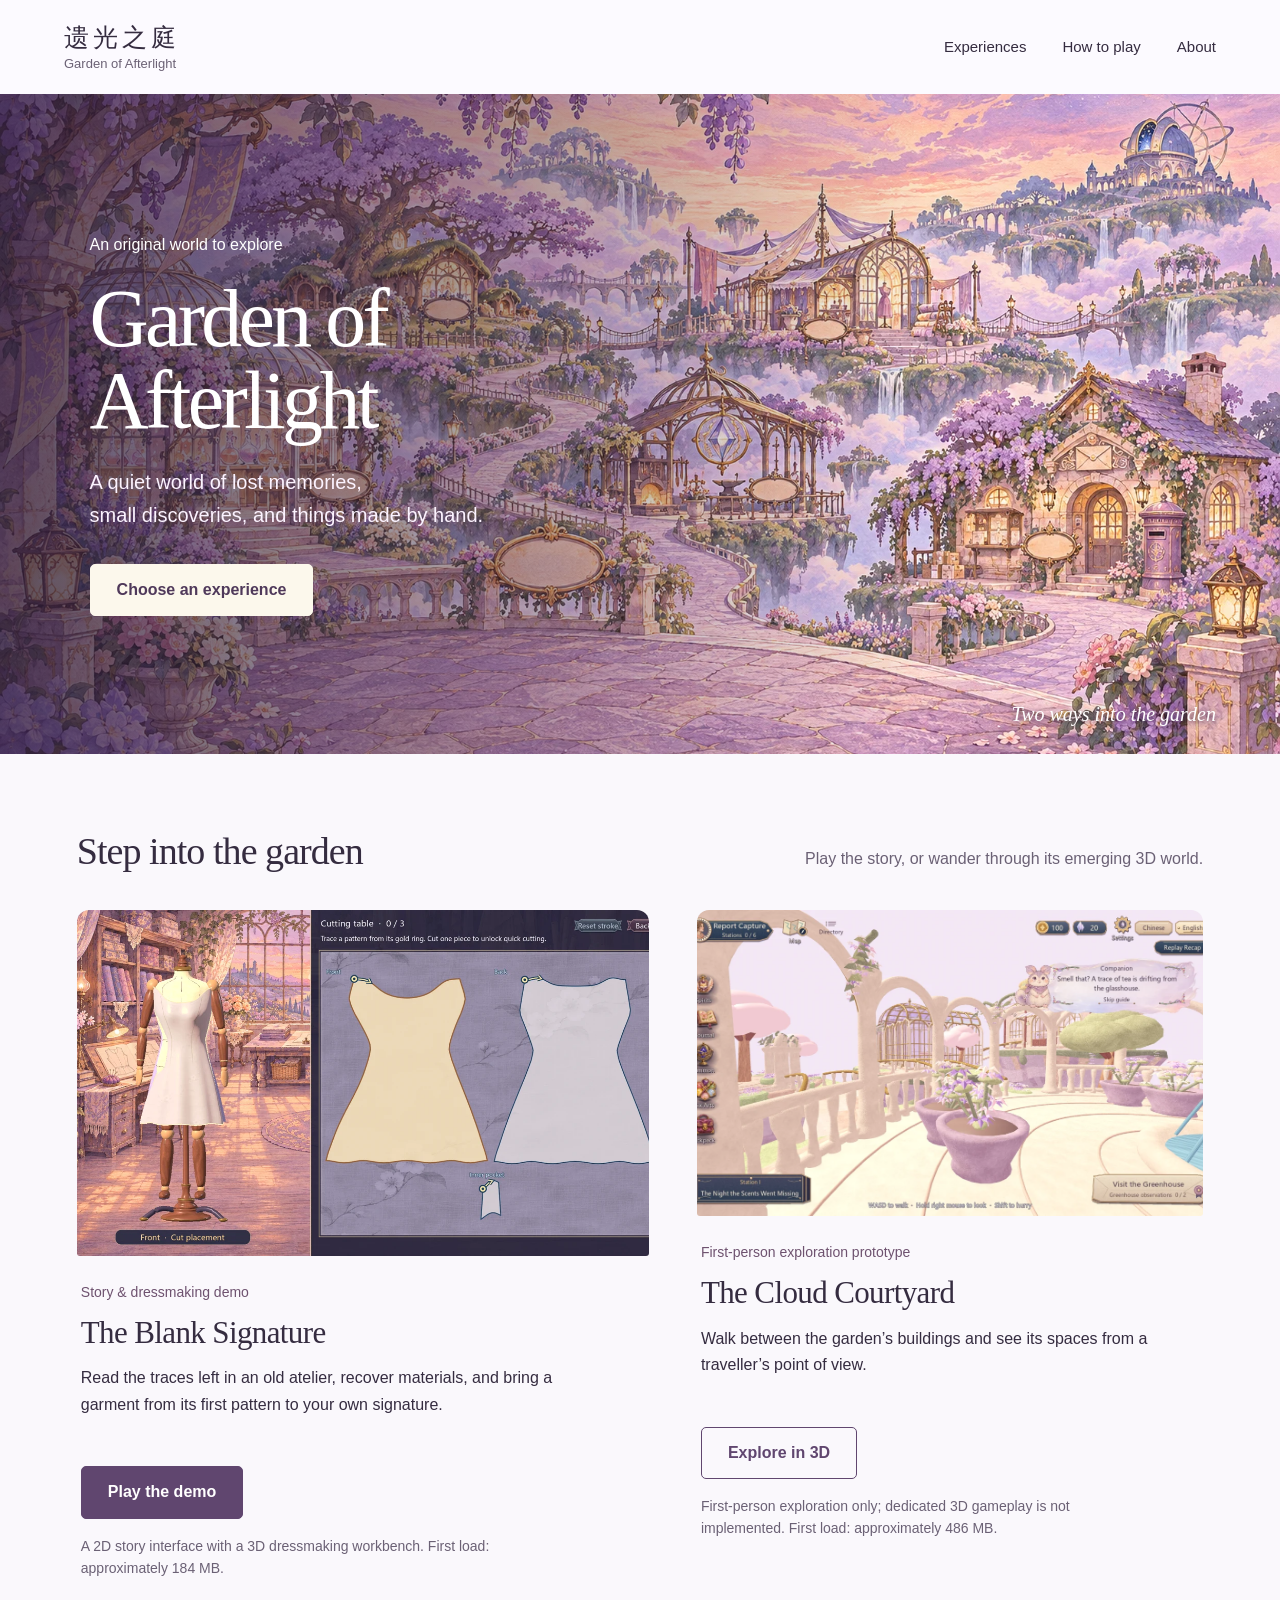
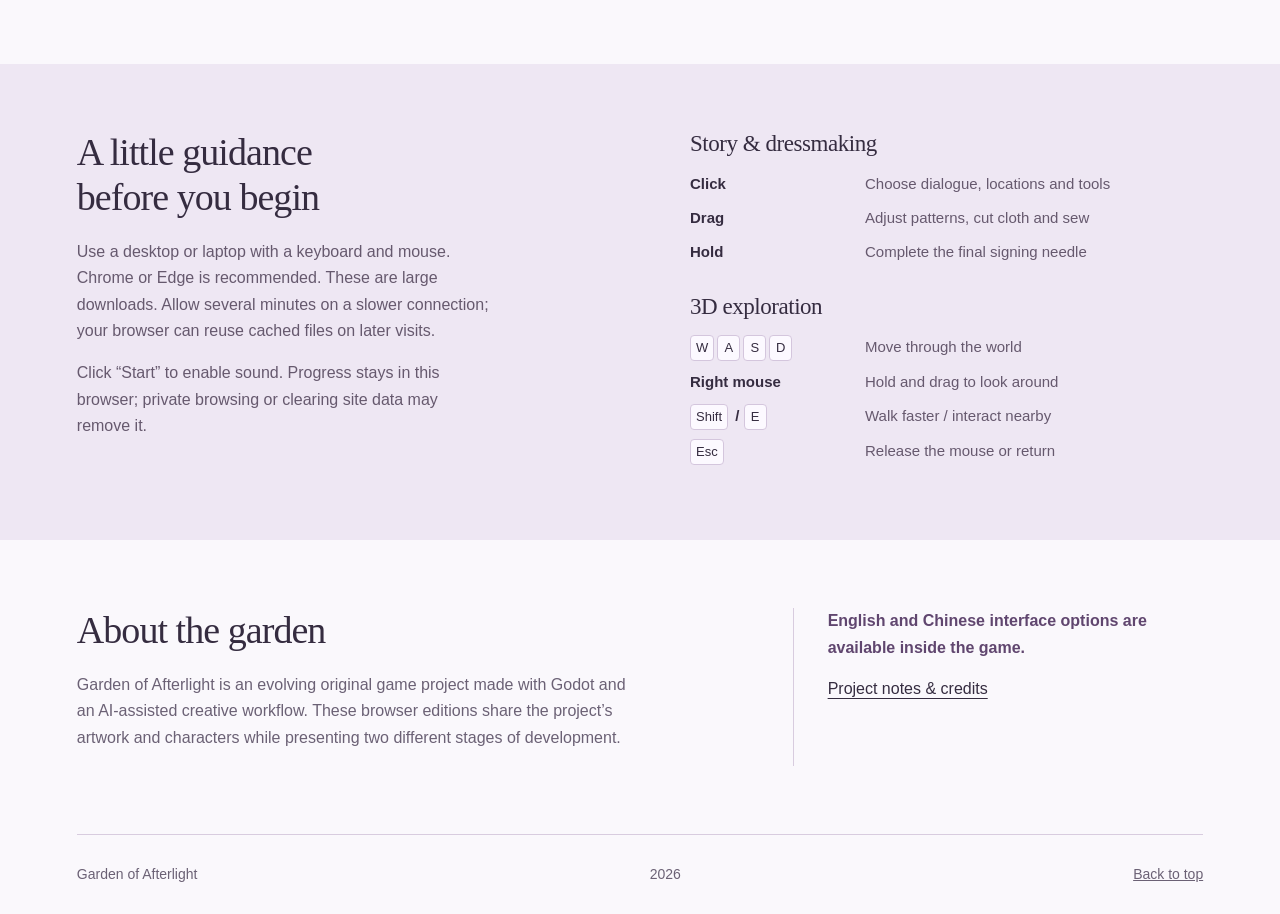
==== site/index.html @ 50811b77 "Publish browser demos with verified Release assets [skip ci]" ====
<!doctype html>
<html lang="en">
<head>
  <meta charset="utf-8"><meta name="viewport" content="width=device-width,initial-scale=1">
  <title>Garden of Afterlight</title>
  <meta name="description" content="Explore Garden of Afterlight: a story and dressmaking demo, and a separate first-person 3D exploration prototype.">
  <link rel="stylesheet" href="assets/site.css">
  <link rel="icon" href="assets/garden.svg" type="image/svg+xml">
</head>
<body>
<header class="site-header"><a class="wordmark" href="./"><span lang="zh">遗光之庭</span><span>Garden of Afterlight</span></a><nav aria-label="Main navigation"><a href="#experiences">Experiences</a><a href="#controls">How to play</a><a href="#about">About</a></nav></header>
<main>
  <section class="hero" aria-labelledby="title"><img src="assets/courtyard.webp" alt="A painted garden of floating islands, lavender flowers and sunlit glasshouses" fetchpriority="high"><div class="hero-shade"></div><div class="hero-copy"><p class="byline">An original world to explore</p><h1 id="title">Garden of<br>Afterlight</h1><p class="intro">A quiet world of lost memories,<br>small discoveries, and things made by hand.</p><a class="button light" href="#experiences">Choose an experience</a></div><span class="hero-caption">Two ways into the garden</span></section>
  <section class="experiences wrap" id="experiences" aria-labelledby="experiences-title"><div class="section-intro"><h2 id="experiences-title">Step into the garden</h2><p>Play the story, or wander through its emerging 3D world.</p></div><div class="experience-grid">
    <article class="experience main-experience"><a class="image-link" href="demo/" tabindex="-1" aria-hidden="true"><img src="assets/atelier.webp" alt="" loading="lazy"></a><div class="experience-copy"><span class="tag">Story &amp; dressmaking demo</span><h3>The Blank Signature</h3><p>Read the traces left in an old atelier, recover materials, and bring a garment from its first pattern to your own signature.</p><a class="button" href="demo/">Play the demo</a><p class="small">A 2D story interface with a 3D dressmaking workbench. First load: approximately 184 MB.</p></div></article>
    <article class="experience exploration"><a class="image-link" href="explore-3d/" tabindex="-1" aria-hidden="true"><img src="assets/explore-3d.webp" alt="" loading="lazy"></a><div class="experience-copy"><span class="tag">First-person exploration prototype</span><h3>The Cloud Courtyard</h3><p>Walk between the garden’s buildings and see its spaces from a traveller’s point of view.</p><a class="button secondary" href="explore-3d/">Explore in 3D</a><p class="small">First-person exploration only; dedicated 3D gameplay is not implemented. First load: approximately 486 MB.</p></div></article>
  </div></section>
  <section class="play-notes" id="controls"><div class="wrap notes-grid"><div><h2>A little guidance<br>before you begin</h2><p>Use a desktop or laptop with a keyboard and mouse. Chrome or Edge is recommended. These are large downloads. Allow several minutes on a slower connection; your browser can reuse cached files on later visits.</p><p>Click “Start” to enable sound. Progress stays in this browser; private browsing or clearing site data may remove it.</p></div><div class="control-list"><h3>Story &amp; dressmaking</h3><dl><div><dt>Click</dt><dd>Choose dialogue, locations and tools</dd></div><div><dt>Drag</dt><dd>Adjust patterns, cut cloth and sew</dd></div><div><dt>Hold</dt><dd>Complete the final signing needle</dd></div></dl><h3>3D exploration</h3><dl><div><dt><kbd>W</kbd><kbd>A</kbd><kbd>S</kbd><kbd>D</kbd></dt><dd>Move through the world</dd></div><div><dt>Right mouse</dt><dd>Hold and drag to look around</dd></div><div><dt><kbd>Shift</kbd> / <kbd>E</kbd></dt><dd>Walk faster / interact nearby</dd></div><div><dt><kbd>Esc</kbd></dt><dd>Release the mouse or return</dd></div></dl></div></div></section>
  <section class="about wrap" id="about"><div><h2>About the garden</h2><p>Garden of Afterlight is an evolving original game project made with Godot and an AI-assisted creative workflow. These browser editions share the project’s artwork and characters while presenting two different stages of development.</p></div><div class="about-note"><p>English and Chinese interface options are available inside the game.</p><a href="credits.html">Project notes &amp; credits</a></div></section>
</main><footer class="wrap"><span>Garden of Afterlight</span><span>2026</span><a href="#title">Back to top</a></footer>
</body></html>
---- site/assets/site.css ----
:root{--ink:#352c40;--plum:#60466f;--lavender:#e5dbee;--paper:#faf8fc;--gold:#a17b4c;--muted:#6b6175;--line:#d8ccdf;--serif:Georgia,'Times New Roman',serif;--sans:'Segoe UI',Arial,sans-serif}*{box-sizing:border-box}html{scroll-behavior:smooth}body{margin:0;background:var(--paper);color:var(--ink);font:16px/1.65 var(--sans)}a{color:inherit}button,a{-webkit-tap-highlight-color:transparent}a:focus-visible,button:focus-visible{outline:3px solid #845a9e;outline-offset:5px}.site-header{height:94px;display:flex;align-items:center;justify-content:space-between;gap:32px;padding:0 max(5vw,24px);background:#fcfaff}.wordmark{display:flex;flex-direction:column;text-decoration:none;line-height:1.4}.wordmark span:first-child{font-family:'Songti SC','SimSun',serif;font-size:25px;letter-spacing:.16em}.wordmark span:last-child{font-size:13px;color:var(--muted)}nav{display:flex;gap:36px}nav a{text-decoration:none;font-size:15px}nav a:hover{text-decoration:underline;text-underline-offset:6px}.hero{position:relative;height:min(660px,72vw);min-height:510px;overflow:hidden}.hero>img{width:100%;height:100%;object-fit:cover;object-position:center 52%}.hero-shade{position:absolute;inset:0;background:linear-gradient(90deg,rgba(43,28,60,.76),rgba(43,28,60,.35) 42%,transparent 72%)}.hero-copy{position:absolute;inset:0;display:flex;align-items:flex-start;justify-content:center;flex-direction:column;padding:40px max(7vw,28px);color:white}.byline{margin:0 0 20px;font-size:16px}.hero h1{font-family:var(--serif);font-weight:400;font-size:clamp(62px,6.4vw,104px);line-height:.99;margin:0 0 25px;letter-spacing:-.045em}.intro{font-size:20px;line-height:1.65;margin:0 0 32px;color:#fcf3ff}.button{display:inline-flex;align-items:center;justify-content:center;min-height:49px;padding:12px 26px;border:1px solid var(--plum);border-radius:5px;background:var(--plum);color:white;text-decoration:none;font-size:16px;font-weight:600;transition:background .18s,box-shadow .18s}.button:hover{background:#493255;box-shadow:0 4px 12px #38214c24}.button.light{background:#fcf8ec;color:#4f395a;border-color:#fcf8ec}.button.light:hover{background:#fff}.button.secondary{background:transparent;color:var(--plum)}.button.secondary:hover{background:#eee4f4}.hero-caption{position:absolute;right:5vw;bottom:28px;color:#fff;text-shadow:0 2px 6px #39254b;font:italic 20px var(--serif)}.wrap{width:min(1260px,88%);margin-inline:auto}.experiences{padding:75px 0 84px;scroll-margin-top:30px}.section-intro{display:flex;align-items:baseline;justify-content:space-between;gap:28px;margin-bottom:35px}h2{font:400 38px/1.2 var(--serif);letter-spacing:-.025em;margin:0 0 18px}.section-intro h2{margin:0}.section-intro p{color:var(--muted);margin:0}.experience-grid{display:grid;grid-template-columns:1.13fr 1fr;gap:48px}.experience{min-width:0}.image-link{display:block;overflow:hidden;border-radius:12px 12px 3px 3px;aspect-ratio:1.65}.image-link img{width:100%;height:100%;object-fit:cover;display:block;transition:transform .35s}.image-link:hover img{transform:scale(1.025)}.exploration .image-link{aspect-ratio:1.65}.experience-copy{padding:23px 4px 0}.tag{color:#6e526f;font-size:14px}h3{font:400 31px/1.25 var(--serif);margin:8px 0 13px;letter-spacing:-.02em}.experience-copy>p:not(.small){margin:0 0 22px;max-width:56ch;min-height:79px}.small{color:var(--muted);font-size:14px;line-height:1.6;margin:16px 0 0;max-width:56ch}.play-notes{background:#eee7f3;padding:66px 0}.notes-grid{display:grid;grid-template-columns:1fr 1fr;gap:100px}.notes-grid>div>p{max-width:47ch;color:#66596e}.control-list h3{font-size:23px;margin:0 0 14px}.control-list h3:not(:first-child){margin-top:28px}dl{margin:0}dl>div{display:grid;grid-template-columns:155px 1fr;gap:20px;margin:9px 0;font-size:15px}dt{font-weight:600}dd{margin:0;color:#66596e}kbd{font:13px var(--sans);display:inline-block;background:#fcf9ff;border:1px solid #d4c6dd;border-radius:4px;min-width:23px;text-align:center;line-height:24px;margin-right:3px;padding:0 5px}.about{padding:68px 0;display:grid;grid-template-columns:1.5fr 1fr;gap:100px}.about p{max-width:64ch;color:var(--muted);margin:0 0 15px}.about-note{border-left:1px solid var(--line);padding-left:34px}.about-note p:first-child{color:var(--plum);font-weight:600}.about-note a{text-underline-offset:4px}footer{display:flex;justify-content:space-between;gap:20px;padding:28px 0;border-top:1px solid var(--line);font-size:14px;color:var(--muted)}.document{max-width:850px;margin:65px auto;padding:0 28px}.document h1{font:46px/1.2 var(--serif)}.document h2{font-size:28px;margin-top:40px}.document p,.document li{color:var(--muted)}.document a{text-underline-offset:4px}@media(max-width:900px){nav{gap:20px}.hero{min-height:540px}.hero h1{font-size:76px}.hero-shade{background:linear-gradient(90deg,#2b1c3cbd,#2b1c3c20)}.section-intro{display:block}.section-intro p{margin-top:14px}.experience-grid{gap:28px}.notes-grid{gap:45px}dl>div{grid-template-columns:130px 1fr;gap:10px}.about{gap:40px}}@media(max-width:640px){.site-header{height:82px;padding:0 6%}.wordmark span:first-child{font-size:22px}.wordmark span:last-child{font-size:11px}nav a{font-size:14px}nav{gap:17px}nav a:last-child{display:none}.hero{min-height:560px}.hero>img{object-position:57% center}.hero-copy{padding:30px 7%}.hero h1{font-size:66px}.intro{font-size:18px}.byline{font-size:14px;max-width:25ch}.hero-caption{font-size:16px;bottom:20px}.wrap{width:86%}.experiences{padding:46px 0 54px}h2{font-size:33px}.experience-grid,.notes-grid,.about{grid-template-columns:1fr;gap:42px}.experience-copy>p:not(.small){min-height:0}.image-link{aspect-ratio:1.5}.play-notes{padding:44px 0}.notes-grid>div>p{max-width:none}.about{padding:44px 0;gap:25px}.about-note{border-left:0;border-top:1px solid var(--line);padding:25px 0 0}footer{flex-wrap:wrap;font-size:13px}dl>div{grid-template-columns:130px 1fr}.document{margin:40px auto}.document h1{font-size:38px}}@media(prefers-reduced-motion:reduce){html{scroll-behavior:auto}*,*:before,*:after{transition:none!important}}
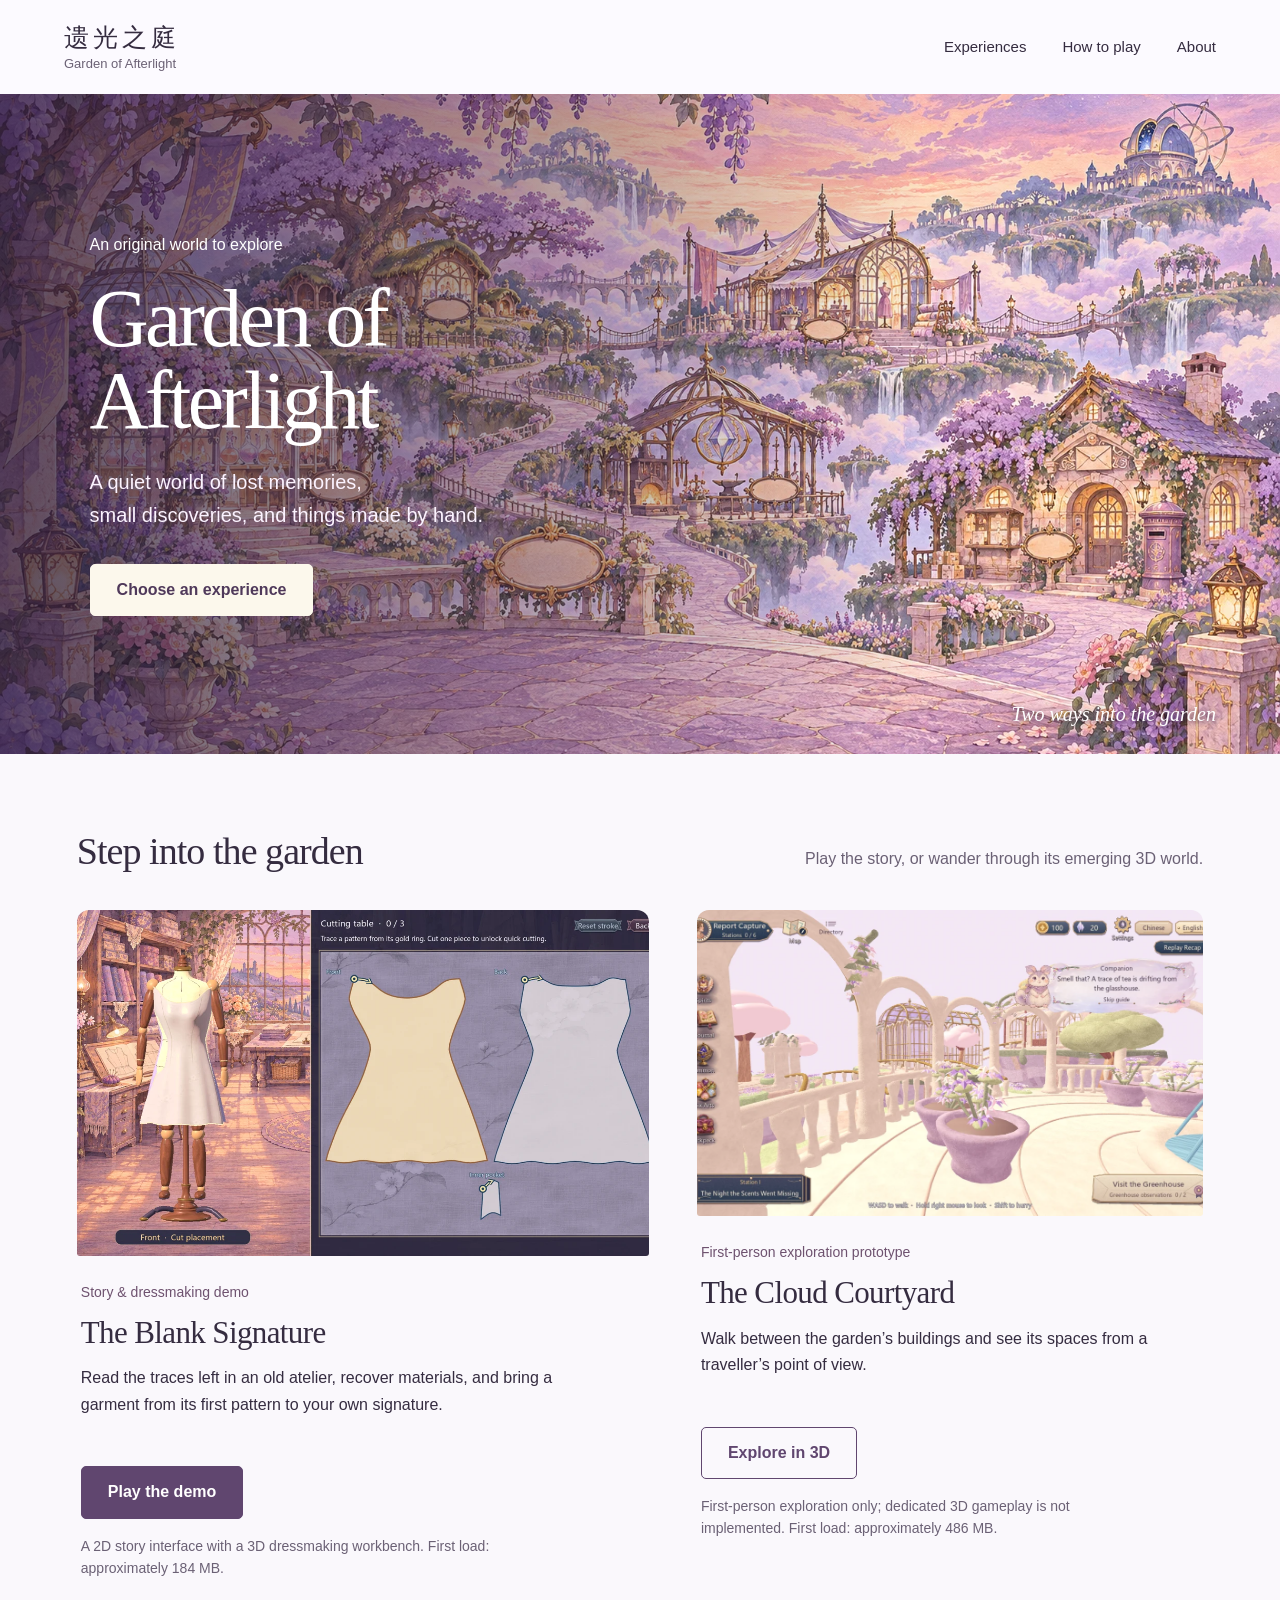
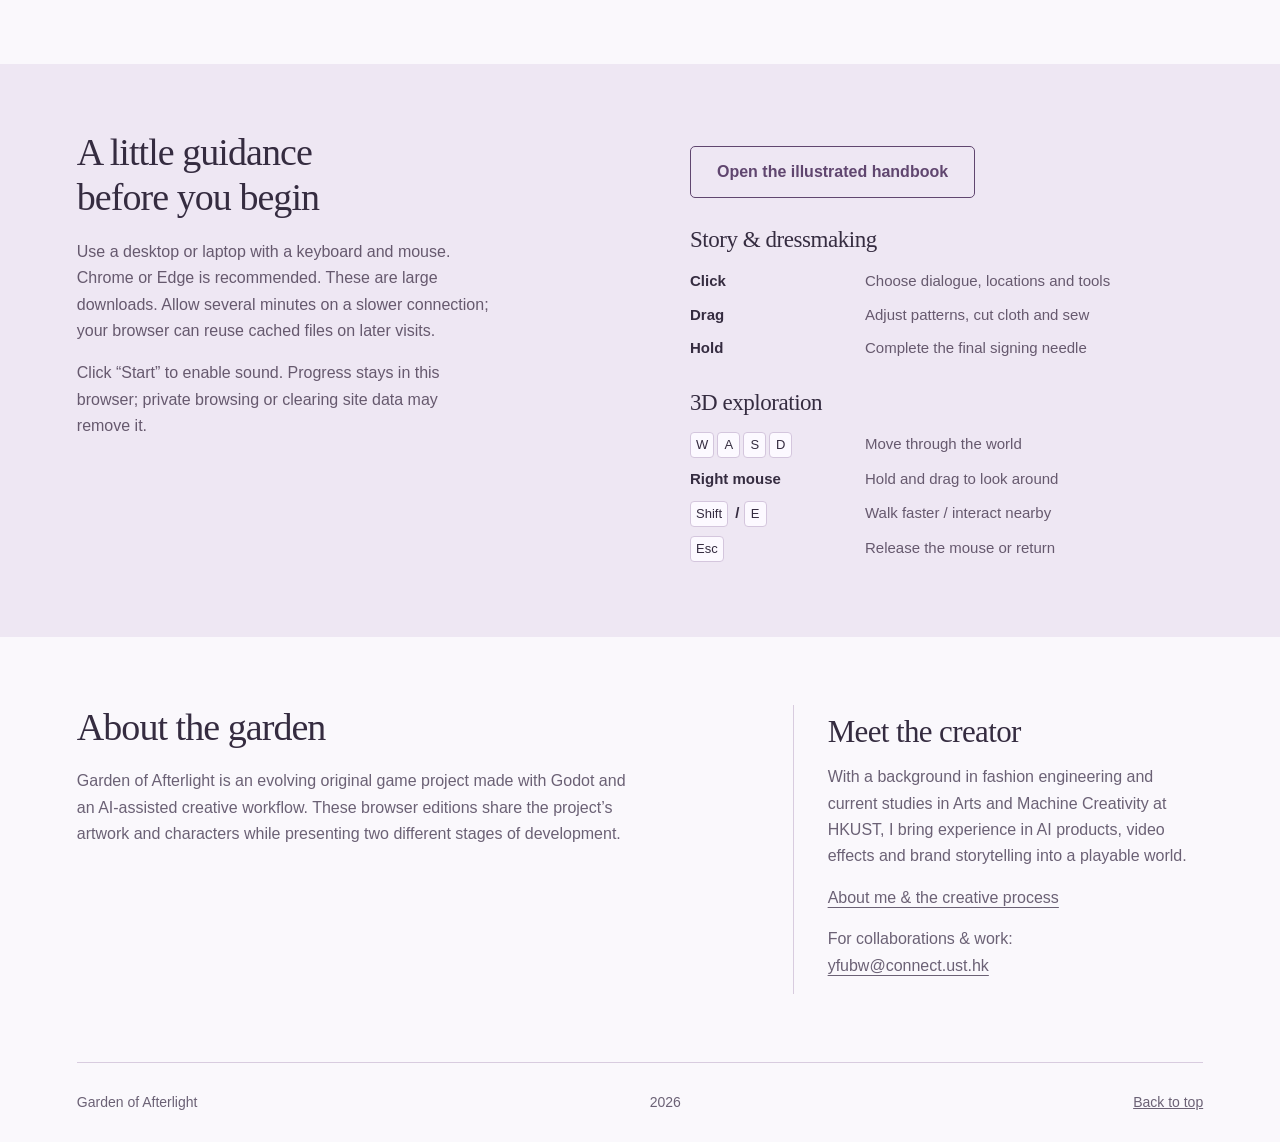
==== commit 6baec7bf: "feat: add chapter handbook and creator workflow Add concise bilingual guides for chapters 1-6, a sim" ====
--- a/site/index.html
+++ b/site/index.html
@@ -8,14 +8,14 @@
   <link rel="icon" href="assets/garden.svg" type="image/svg+xml">
 </head>
 <body>
-<header class="site-header"><a class="wordmark" href="./"><span lang="zh">遗光之庭</span><span>Garden of Afterlight</span></a><nav aria-label="Main navigation"><a href="#experiences">Experiences</a><a href="#controls">How to play</a><a href="#about">About</a></nav></header>
+<header class="site-header"><a class="wordmark" href="./"><span lang="zh">遗光之庭</span><span>Garden of Afterlight</span></a><nav aria-label="Main navigation"><a href="#experiences">Experiences</a><a href="how-to-play.html">How to play</a><a href="about.html">About</a></nav></header>
 <main>
   <section class="hero" aria-labelledby="title"><img src="assets/courtyard.webp" alt="A painted garden of floating islands, lavender flowers and sunlit glasshouses" fetchpriority="high"><div class="hero-shade"></div><div class="hero-copy"><p class="byline">An original world to explore</p><h1 id="title">Garden of<br>Afterlight</h1><p class="intro">A quiet world of lost memories,<br>small discoveries, and things made by hand.</p><a class="button light" href="#experiences">Choose an experience</a></div><span class="hero-caption">Two ways into the garden</span></section>
   <section class="experiences wrap" id="experiences" aria-labelledby="experiences-title"><div class="section-intro"><h2 id="experiences-title">Step into the garden</h2><p>Play the story, or wander through its emerging 3D world.</p></div><div class="experience-grid">
     <article class="experience main-experience"><a class="image-link" href="demo/" tabindex="-1" aria-hidden="true"><img src="assets/atelier.webp" alt="" loading="lazy"></a><div class="experience-copy"><span class="tag">Story &amp; dressmaking demo</span><h3>The Blank Signature</h3><p>Read the traces left in an old atelier, recover materials, and bring a garment from its first pattern to your own signature.</p><a class="button" href="demo/">Play the demo</a><p class="small">A 2D story interface with a 3D dressmaking workbench. First load: approximately 184 MB.</p></div></article>
     <article class="experience exploration"><a class="image-link" href="explore-3d/" tabindex="-1" aria-hidden="true"><img src="assets/explore-3d.webp" alt="" loading="lazy"></a><div class="experience-copy"><span class="tag">First-person exploration prototype</span><h3>The Cloud Courtyard</h3><p>Walk between the garden’s buildings and see its spaces from a traveller’s point of view.</p><a class="button secondary" href="explore-3d/">Explore in 3D</a><p class="small">First-person exploration only; dedicated 3D gameplay is not implemented. First load: approximately 486 MB.</p></div></article>
   </div></section>
-  <section class="play-notes" id="controls"><div class="wrap notes-grid"><div><h2>A little guidance<br>before you begin</h2><p>Use a desktop or laptop with a keyboard and mouse. Chrome or Edge is recommended. These are large downloads. Allow several minutes on a slower connection; your browser can reuse cached files on later visits.</p><p>Click “Start” to enable sound. Progress stays in this browser; private browsing or clearing site data may remove it.</p></div><div class="control-list"><h3>Story &amp; dressmaking</h3><dl><div><dt>Click</dt><dd>Choose dialogue, locations and tools</dd></div><div><dt>Drag</dt><dd>Adjust patterns, cut cloth and sew</dd></div><div><dt>Hold</dt><dd>Complete the final signing needle</dd></div></dl><h3>3D exploration</h3><dl><div><dt><kbd>W</kbd><kbd>A</kbd><kbd>S</kbd><kbd>D</kbd></dt><dd>Move through the world</dd></div><div><dt>Right mouse</dt><dd>Hold and drag to look around</dd></div><div><dt><kbd>Shift</kbd> / <kbd>E</kbd></dt><dd>Walk faster / interact nearby</dd></div><div><dt><kbd>Esc</kbd></dt><dd>Release the mouse or return</dd></div></dl></div></div></section>
-  <section class="about wrap" id="about"><div><h2>About the garden</h2><p>Garden of Afterlight is an evolving original game project made with Godot and an AI-assisted creative workflow. These browser editions share the project’s artwork and characters while presenting two different stages of development.</p></div><div class="about-note"><p>English and Chinese interface options are available inside the game.</p><a href="credits.html">Project notes &amp; credits</a></div></section>
+  <section class="play-notes" id="controls"><div class="wrap notes-grid"><div><h2>A little guidance<br>before you begin</h2><p>Use a desktop or laptop with a keyboard and mouse. Chrome or Edge is recommended. These are large downloads. Allow several minutes on a slower connection; your browser can reuse cached files on later visits.</p><p>Click “Start” to enable sound. Progress stays in this browser; private browsing or clearing site data may remove it.</p></div><div class="control-list"><p><a class="button secondary" href="how-to-play.html">Open the illustrated handbook</a></p><h3>Story &amp; dressmaking</h3><dl><div><dt>Click</dt><dd>Choose dialogue, locations and tools</dd></div><div><dt>Drag</dt><dd>Adjust patterns, cut cloth and sew</dd></div><div><dt>Hold</dt><dd>Complete the final signing needle</dd></div></dl><h3>3D exploration</h3><dl><div><dt><kbd>W</kbd><kbd>A</kbd><kbd>S</kbd><kbd>D</kbd></dt><dd>Move through the world</dd></div><div><dt>Right mouse</dt><dd>Hold and drag to look around</dd></div><div><dt><kbd>Shift</kbd> / <kbd>E</kbd></dt><dd>Walk faster / interact nearby</dd></div><div><dt><kbd>Esc</kbd></dt><dd>Release the mouse or return</dd></div></dl></div></div></section>
+  <section class="about wrap" id="about"><div><h2>About the garden</h2><p>Garden of Afterlight is an evolving original game project made with Godot and an AI-assisted creative workflow. These browser editions share the project’s artwork and characters while presenting two different stages of development.</p></div><div class="about-note"><h3>Meet the creator</h3><p>With a background in fashion engineering and current studies in Arts and Machine Creativity at HKUST, I bring experience in AI products, video effects and brand storytelling into a playable world.</p><p><a href="about.html">About me &amp; the creative process</a></p><p>For collaborations &amp; work:<br><a href="mailto:yfubw@connect.ust.hk">yfubw@connect.ust.hk</a></p></div></section>
 </main><footer class="wrap"><span>Garden of Afterlight</span><span>2026</span><a href="#title">Back to top</a></footer>
 </body></html>
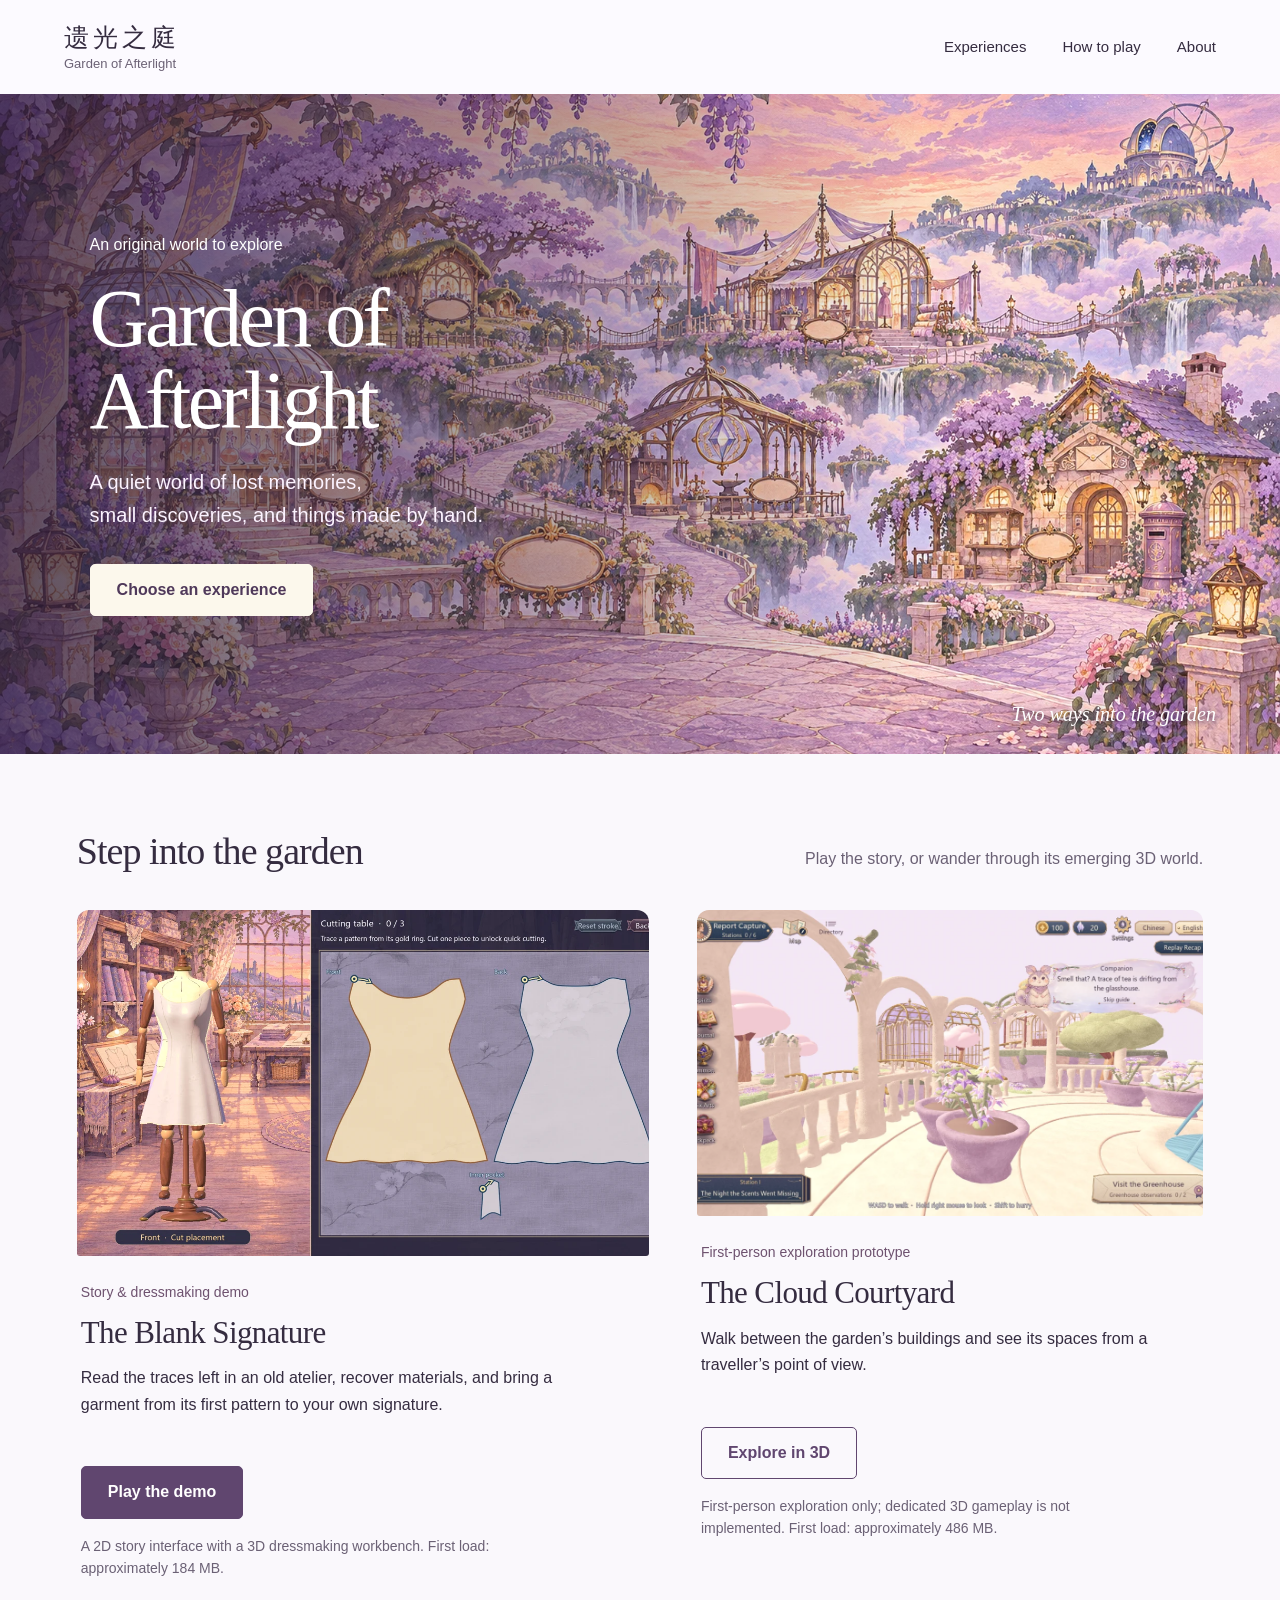
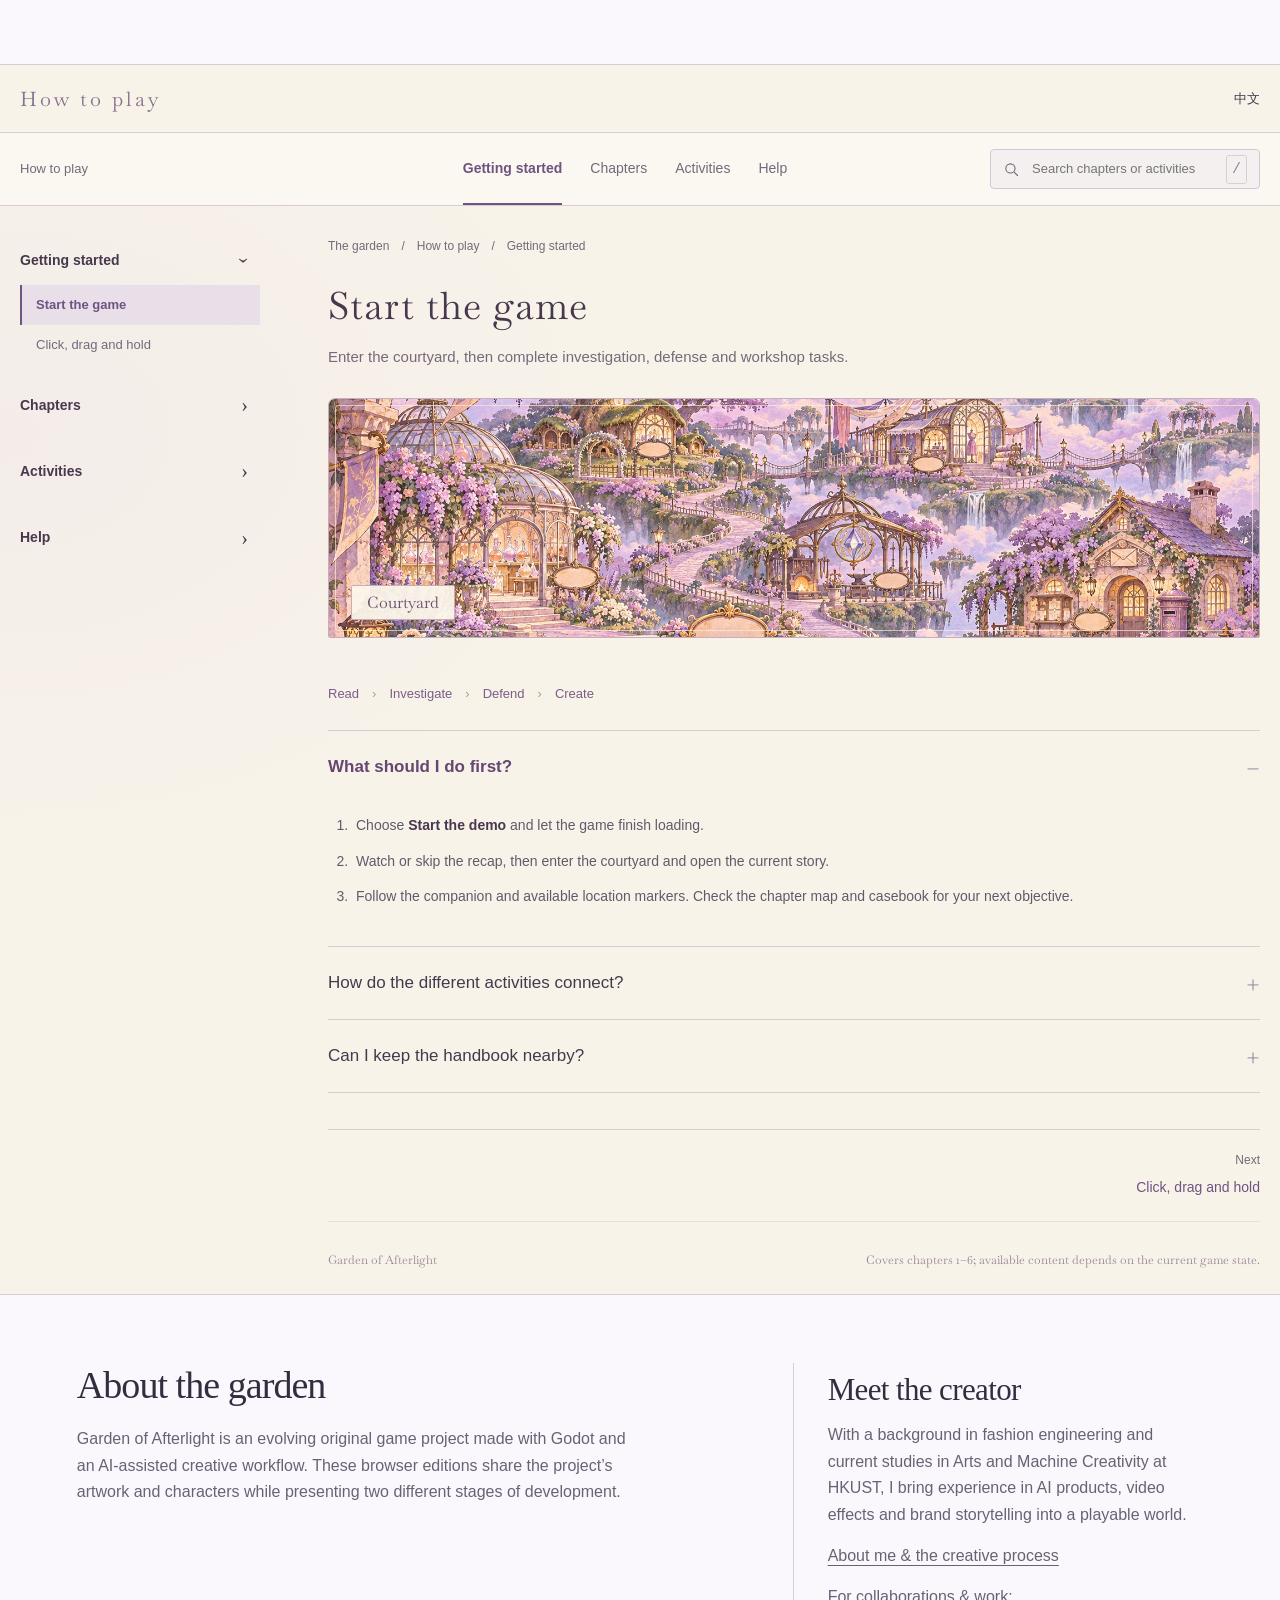
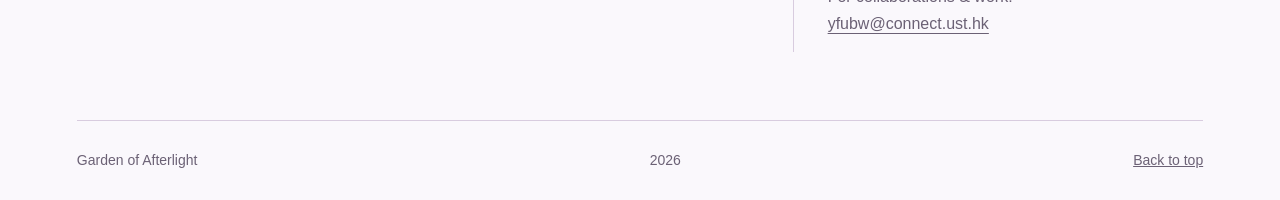
==== commit 1b11b1d0: "fix: show full guide in homepage controls section" ====
--- a/site/index.html
+++ b/site/index.html
@@ -8,14 +8,15 @@
   <link rel="icon" href="assets/garden.svg" type="image/svg+xml">
 </head>
 <body>
-<header class="site-header"><a class="wordmark" href="./"><span lang="zh">遗光之庭</span><span>Garden of Afterlight</span></a><nav aria-label="Main navigation"><a href="#experiences">Experiences</a><a href="how-to-play.html">How to play</a><a href="about.html">About</a></nav></header>
+<header class="site-header"><a class="wordmark" href="./"><span lang="zh">遗光之庭</span><span>Garden of Afterlight</span></a><nav aria-label="Main navigation"><a href="#experiences">Experiences</a><a href="#controls">How to play</a><a href="about.html">About</a></nav></header>
 <main>
   <section class="hero" aria-labelledby="title"><img src="assets/courtyard.webp" alt="A painted garden of floating islands, lavender flowers and sunlit glasshouses" fetchpriority="high"><div class="hero-shade"></div><div class="hero-copy"><p class="byline">An original world to explore</p><h1 id="title">Garden of<br>Afterlight</h1><p class="intro">A quiet world of lost memories,<br>small discoveries, and things made by hand.</p><a class="button light" href="#experiences">Choose an experience</a></div><span class="hero-caption">Two ways into the garden</span></section>
   <section class="experiences wrap" id="experiences" aria-labelledby="experiences-title"><div class="section-intro"><h2 id="experiences-title">Step into the garden</h2><p>Play the story, or wander through its emerging 3D world.</p></div><div class="experience-grid">
     <article class="experience main-experience"><a class="image-link" href="demo/" tabindex="-1" aria-hidden="true"><img src="assets/atelier.webp" alt="" loading="lazy"></a><div class="experience-copy"><span class="tag">Story &amp; dressmaking demo</span><h3>The Blank Signature</h3><p>Read the traces left in an old atelier, recover materials, and bring a garment from its first pattern to your own signature.</p><a class="button" href="demo/">Play the demo</a><p class="small">A 2D story interface with a 3D dressmaking workbench. First load: approximately 184 MB.</p></div></article>
     <article class="experience exploration"><a class="image-link" href="explore-3d/" tabindex="-1" aria-hidden="true"><img src="assets/explore-3d.webp" alt="" loading="lazy"></a><div class="experience-copy"><span class="tag">First-person exploration prototype</span><h3>The Cloud Courtyard</h3><p>Walk between the garden’s buildings and see its spaces from a traveller’s point of view.</p><a class="button secondary" href="explore-3d/">Explore in 3D</a><p class="small">First-person exploration only; dedicated 3D gameplay is not implemented. First load: approximately 486 MB.</p></div></article>
   </div></section>
-  <section class="play-notes" id="controls"><div class="wrap notes-grid"><div><h2>A little guidance<br>before you begin</h2><p>Use a desktop or laptop with a keyboard and mouse. Chrome or Edge is recommended. These are large downloads. Allow several minutes on a slower connection; your browser can reuse cached files on later visits.</p><p>Click “Start” to enable sound. Progress stays in this browser; private browsing or clearing site data may remove it.</p></div><div class="control-list"><p><a class="button secondary" href="how-to-play.html">Open the illustrated handbook</a></p><h3>Story &amp; dressmaking</h3><dl><div><dt>Click</dt><dd>Choose dialogue, locations and tools</dd></div><div><dt>Drag</dt><dd>Adjust patterns, cut cloth and sew</dd></div><div><dt>Hold</dt><dd>Complete the final signing needle</dd></div></dl><h3>3D exploration</h3><dl><div><dt><kbd>W</kbd><kbd>A</kbd><kbd>S</kbd><kbd>D</kbd></dt><dd>Move through the world</dd></div><div><dt>Right mouse</dt><dd>Hold and drag to look around</dd></div><div><dt><kbd>Shift</kbd> / <kbd>E</kbd></dt><dd>Walk faster / interact nearby</dd></div><div><dt><kbd>Esc</kbd></dt><dd>Release the mouse or return</dd></div></dl></div></div></section>
+  <section class="home-guide" id="controls" aria-label="How to play — chapters 1 to 6"><iframe id="home-guide" src="how-to-play.html?inline=1" title="How to play — chapters 1 to 6" loading="lazy"></iframe></section>
   <section class="about wrap" id="about"><div><h2>About the garden</h2><p>Garden of Afterlight is an evolving original game project made with Godot and an AI-assisted creative workflow. These browser editions share the project’s artwork and characters while presenting two different stages of development.</p></div><div class="about-note"><h3>Meet the creator</h3><p>With a background in fashion engineering and current studies in Arts and Machine Creativity at HKUST, I bring experience in AI products, video effects and brand storytelling into a playable world.</p><p><a href="about.html">About me &amp; the creative process</a></p><p>For collaborations &amp; work:<br><a href="mailto:yfubw@connect.ust.hk">yfubw@connect.ust.hk</a></p></div></section>
 </main><footer class="wrap"><span>Garden of Afterlight</span><span>2026</span><a href="#title">Back to top</a></footer>
+<script src="assets/home-guide.js"></script>
 </body></html>
--- a/site/assets/site.css
+++ b/site/assets/site.css
@@ -1 +1,3 @@
 :root{--ink:#352c40;--plum:#60466f;--lavender:#e5dbee;--paper:#faf8fc;--gold:#a17b4c;--muted:#6b6175;--line:#d8ccdf;--serif:Georgia,'Times New Roman',serif;--sans:'Segoe UI',Arial,sans-serif}*{box-sizing:border-box}html{scroll-behavior:smooth}body{margin:0;background:var(--paper);color:var(--ink);font:16px/1.65 var(--sans)}a{color:inherit}button,a{-webkit-tap-highlight-color:transparent}a:focus-visible,button:focus-visible{outline:3px solid #845a9e;outline-offset:5px}.site-header{height:94px;display:flex;align-items:center;justify-content:space-between;gap:32px;padding:0 max(5vw,24px);background:#fcfaff}.wordmark{display:flex;flex-direction:column;text-decoration:none;line-height:1.4}.wordmark span:first-child{font-family:'Songti SC','SimSun',serif;font-size:25px;letter-spacing:.16em}.wordmark span:last-child{font-size:13px;color:var(--muted)}nav{display:flex;gap:36px}nav a{text-decoration:none;font-size:15px}nav a:hover{text-decoration:underline;text-underline-offset:6px}.hero{position:relative;height:min(660px,72vw);min-height:510px;overflow:hidden}.hero>img{width:100%;height:100%;object-fit:cover;object-position:center 52%}.hero-shade{position:absolute;inset:0;background:linear-gradient(90deg,rgba(43,28,60,.76),rgba(43,28,60,.35) 42%,transparent 72%)}.hero-copy{position:absolute;inset:0;display:flex;align-items:flex-start;justify-content:center;flex-direction:column;padding:40px max(7vw,28px);color:white}.byline{margin:0 0 20px;font-size:16px}.hero h1{font-family:var(--serif);font-weight:400;font-size:clamp(62px,6.4vw,104px);line-height:.99;margin:0 0 25px;letter-spacing:-.045em}.intro{font-size:20px;line-height:1.65;margin:0 0 32px;color:#fcf3ff}.button{display:inline-flex;align-items:center;justify-content:center;min-height:49px;padding:12px 26px;border:1px solid var(--plum);border-radius:5px;background:var(--plum);color:white;text-decoration:none;font-size:16px;font-weight:600;transition:background .18s,box-shadow .18s}.button:hover{background:#493255;box-shadow:0 4px 12px #38214c24}.button.light{background:#fcf8ec;color:#4f395a;border-color:#fcf8ec}.button.light:hover{background:#fff}.button.secondary{background:transparent;color:var(--plum)}.button.secondary:hover{background:#eee4f4}.hero-caption{position:absolute;right:5vw;bottom:28px;color:#fff;text-shadow:0 2px 6px #39254b;font:italic 20px var(--serif)}.wrap{width:min(1260px,88%);margin-inline:auto}.experiences{padding:75px 0 84px;scroll-margin-top:30px}.section-intro{display:flex;align-items:baseline;justify-content:space-between;gap:28px;margin-bottom:35px}h2{font:400 38px/1.2 var(--serif);letter-spacing:-.025em;margin:0 0 18px}.section-intro h2{margin:0}.section-intro p{color:var(--muted);margin:0}.experience-grid{display:grid;grid-template-columns:1.13fr 1fr;gap:48px}.experience{min-width:0}.image-link{display:block;overflow:hidden;border-radius:12px 12px 3px 3px;aspect-ratio:1.65}.image-link img{width:100%;height:100%;object-fit:cover;display:block;transition:transform .35s}.image-link:hover img{transform:scale(1.025)}.exploration .image-link{aspect-ratio:1.65}.experience-copy{padding:23px 4px 0}.tag{color:#6e526f;font-size:14px}h3{font:400 31px/1.25 var(--serif);margin:8px 0 13px;letter-spacing:-.02em}.experience-copy>p:not(.small){margin:0 0 22px;max-width:56ch;min-height:79px}.small{color:var(--muted);font-size:14px;line-height:1.6;margin:16px 0 0;max-width:56ch}.play-notes{background:#eee7f3;padding:66px 0}.notes-grid{display:grid;grid-template-columns:1fr 1fr;gap:100px}.notes-grid>div>p{max-width:47ch;color:#66596e}.control-list h3{font-size:23px;margin:0 0 14px}.control-list h3:not(:first-child){margin-top:28px}dl{margin:0}dl>div{display:grid;grid-template-columns:155px 1fr;gap:20px;margin:9px 0;font-size:15px}dt{font-weight:600}dd{margin:0;color:#66596e}kbd{font:13px var(--sans);display:inline-block;background:#fcf9ff;border:1px solid #d4c6dd;border-radius:4px;min-width:23px;text-align:center;line-height:24px;margin-right:3px;padding:0 5px}.about{padding:68px 0;display:grid;grid-template-columns:1.5fr 1fr;gap:100px}.about p{max-width:64ch;color:var(--muted);margin:0 0 15px}.about-note{border-left:1px solid var(--line);padding-left:34px}.about-note p:first-child{color:var(--plum);font-weight:600}.about-note a{text-underline-offset:4px}footer{display:flex;justify-content:space-between;gap:20px;padding:28px 0;border-top:1px solid var(--line);font-size:14px;color:var(--muted)}.document{max-width:850px;margin:65px auto;padding:0 28px}.document h1{font:46px/1.2 var(--serif)}.document h2{font-size:28px;margin-top:40px}.document p,.document li{color:var(--muted)}.document a{text-underline-offset:4px}@media(max-width:900px){nav{gap:20px}.hero{min-height:540px}.hero h1{font-size:76px}.hero-shade{background:linear-gradient(90deg,#2b1c3cbd,#2b1c3c20)}.section-intro{display:block}.section-intro p{margin-top:14px}.experience-grid{gap:28px}.notes-grid{gap:45px}dl>div{grid-template-columns:130px 1fr;gap:10px}.about{gap:40px}}@media(max-width:640px){.site-header{height:82px;padding:0 6%}.wordmark span:first-child{font-size:22px}.wordmark span:last-child{font-size:11px}nav a{font-size:14px}nav{gap:17px}nav a:last-child{display:none}.hero{min-height:560px}.hero>img{object-position:57% center}.hero-copy{padding:30px 7%}.hero h1{font-size:66px}.intro{font-size:18px}.byline{font-size:14px;max-width:25ch}.hero-caption{font-size:16px;bottom:20px}.wrap{width:86%}.experiences{padding:46px 0 54px}h2{font-size:33px}.experience-grid,.notes-grid,.about{grid-template-columns:1fr;gap:42px}.experience-copy>p:not(.small){min-height:0}.image-link{aspect-ratio:1.5}.play-notes{padding:44px 0}.notes-grid>div>p{max-width:none}.about{padding:44px 0;gap:25px}.about-note{border-left:0;border-top:1px solid var(--line);padding:25px 0 0}footer{flex-wrap:wrap;font-size:13px}dl>div{grid-template-columns:130px 1fr}.document{margin:40px auto}.document h1{font-size:38px}}@media(prefers-reduced-motion:reduce){html{scroll-behavior:auto}*,*:before,*:after{transition:none!important}}
+
+.home-guide{background:#f8f3e9;border-block:1px solid #d9cbd3;scroll-margin-top:0}.home-guide iframe{display:block;width:100%;height:1000px;border:0;background:#f8f3e9}
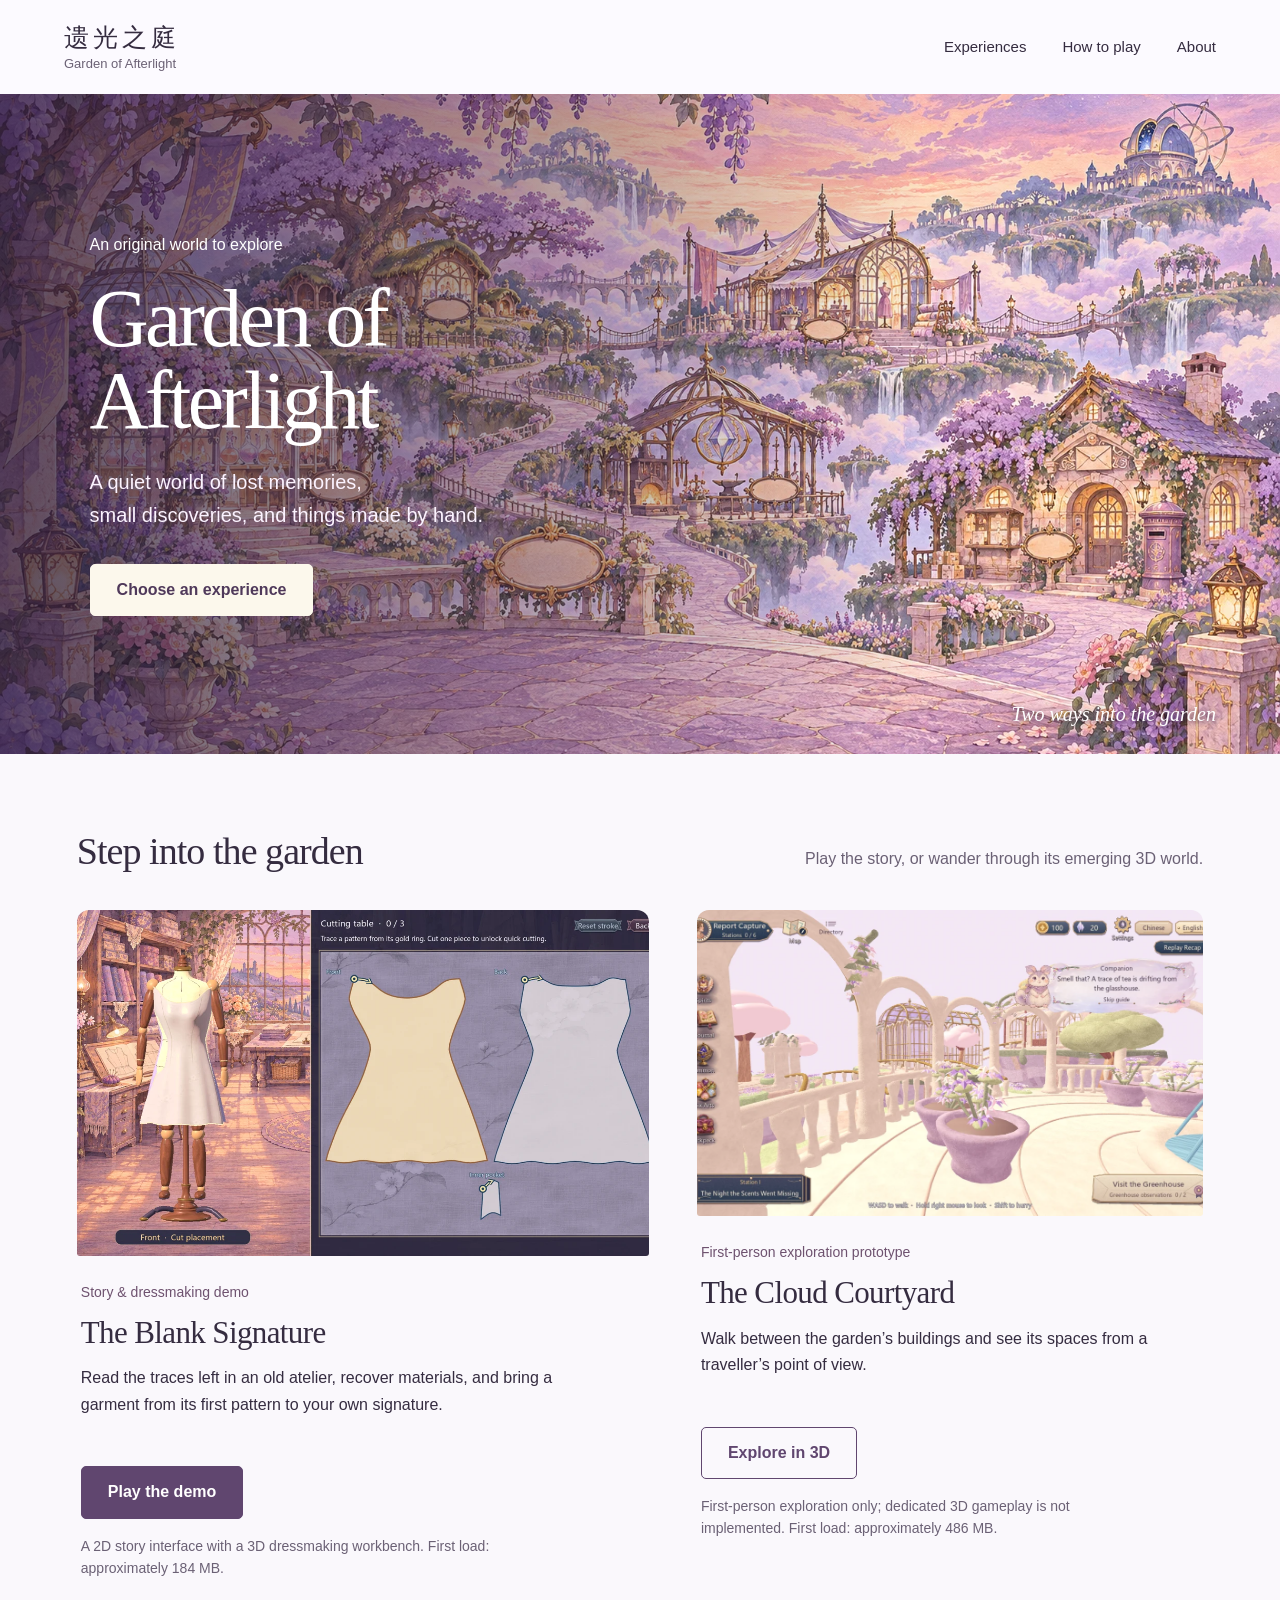
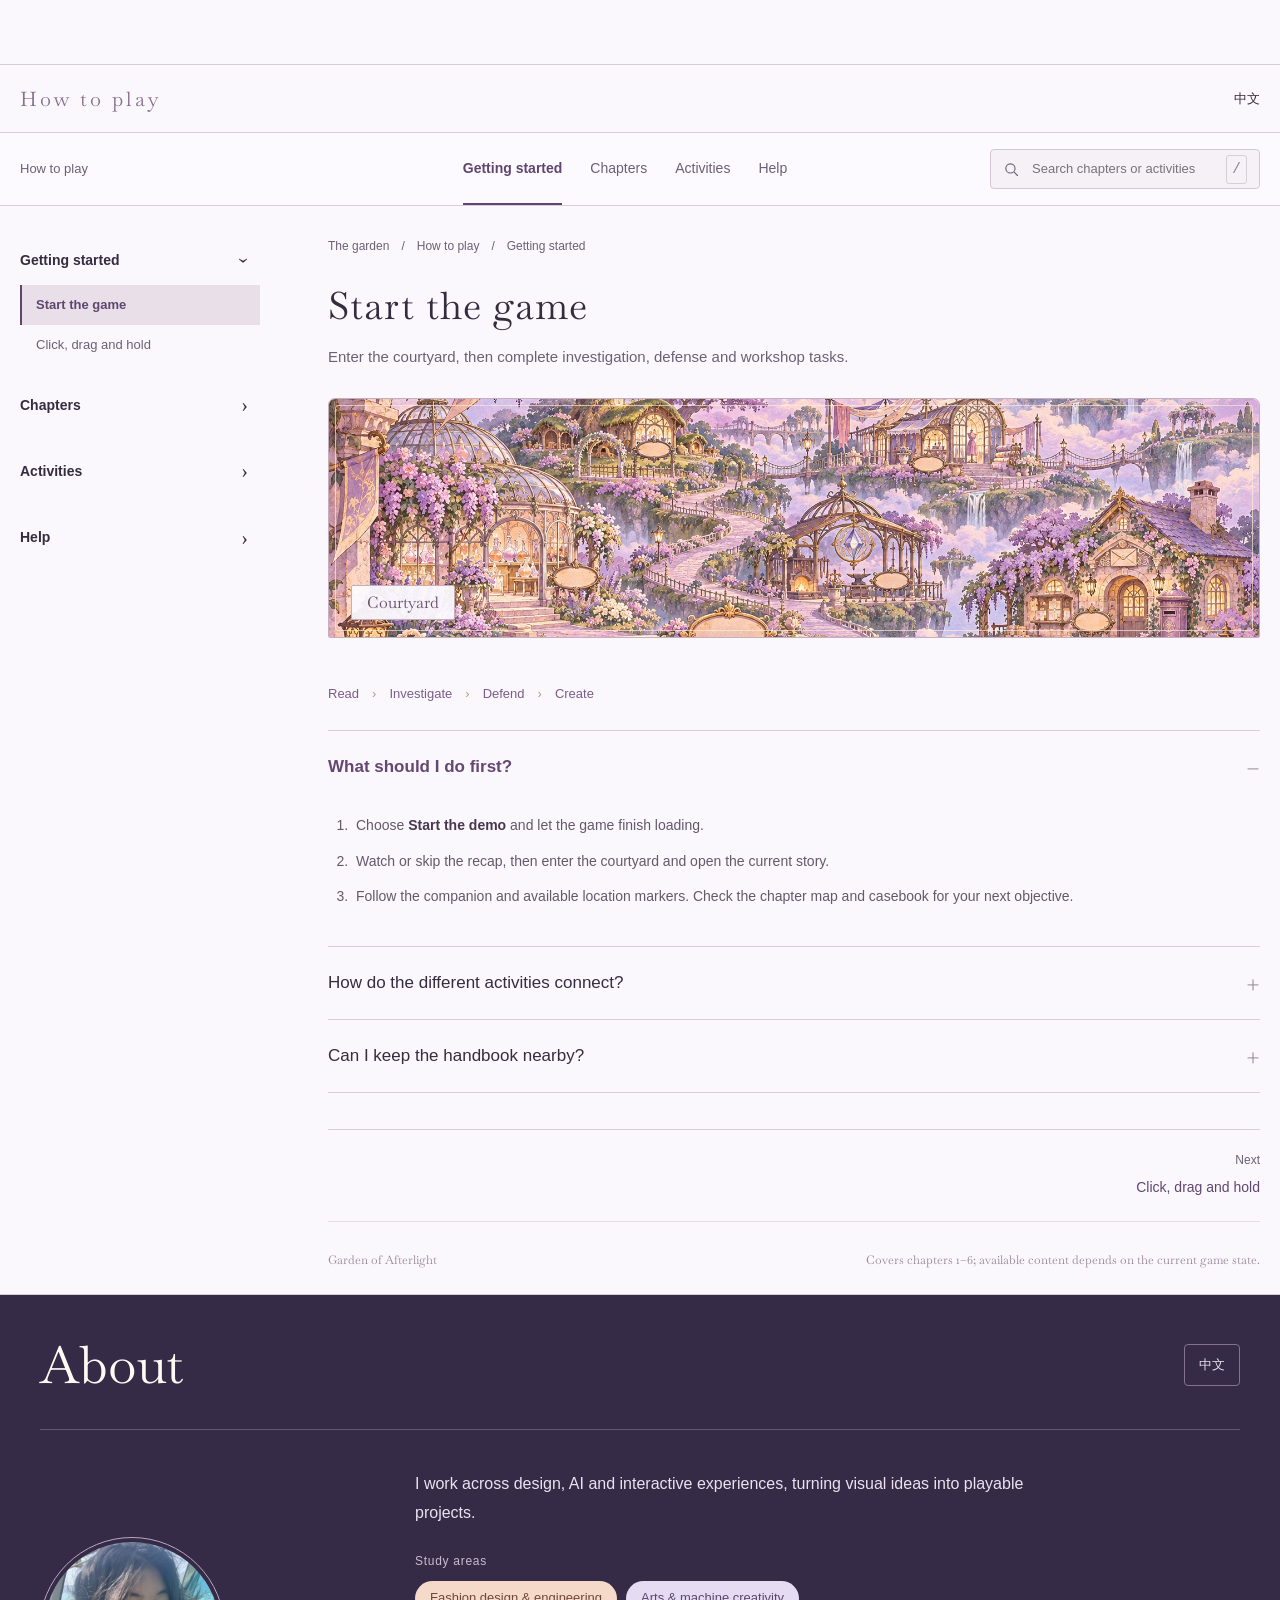
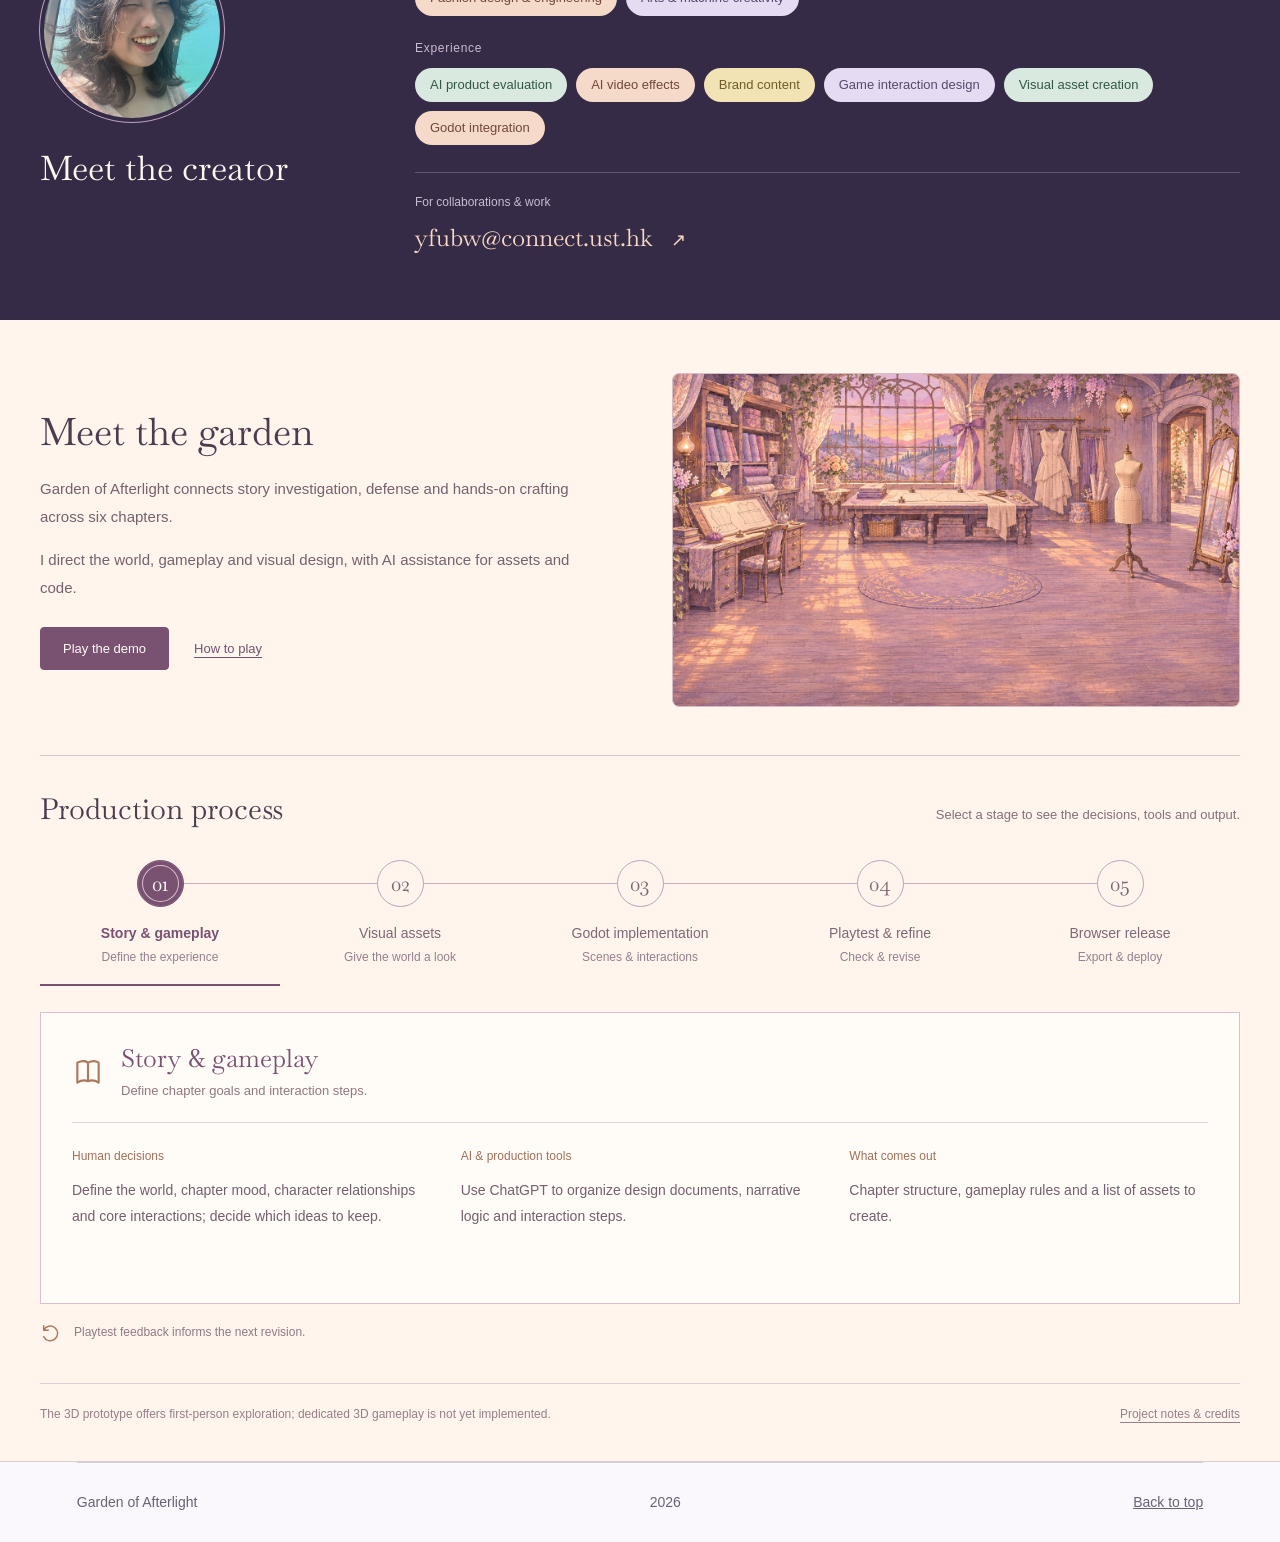
==== commit 99be7d0c: "feat: embed About with portrait and visual experience tags" ====
--- a/site/index.html
+++ b/site/index.html
@@ -8,7 +8,7 @@
   <link rel="icon" href="assets/garden.svg" type="image/svg+xml">
 </head>
 <body>
-<header class="site-header"><a class="wordmark" href="./"><span lang="zh">遗光之庭</span><span>Garden of Afterlight</span></a><nav aria-label="Main navigation"><a href="#experiences">Experiences</a><a href="#controls">How to play</a><a href="about.html">About</a></nav></header>
+<header class="site-header"><a class="wordmark" href="./"><span lang="zh">遗光之庭</span><span>Garden of Afterlight</span></a><nav aria-label="Main navigation"><a href="#experiences">Experiences</a><a href="#controls">How to play</a><a href="#about">About</a></nav></header>
 <main>
   <section class="hero" aria-labelledby="title"><img src="assets/courtyard.webp" alt="A painted garden of floating islands, lavender flowers and sunlit glasshouses" fetchpriority="high"><div class="hero-shade"></div><div class="hero-copy"><p class="byline">An original world to explore</p><h1 id="title">Garden of<br>Afterlight</h1><p class="intro">A quiet world of lost memories,<br>small discoveries, and things made by hand.</p><a class="button light" href="#experiences">Choose an experience</a></div><span class="hero-caption">Two ways into the garden</span></section>
   <section class="experiences wrap" id="experiences" aria-labelledby="experiences-title"><div class="section-intro"><h2 id="experiences-title">Step into the garden</h2><p>Play the story, or wander through its emerging 3D world.</p></div><div class="experience-grid">
@@ -16,7 +16,7 @@
     <article class="experience exploration"><a class="image-link" href="explore-3d/" tabindex="-1" aria-hidden="true"><img src="assets/explore-3d.webp" alt="" loading="lazy"></a><div class="experience-copy"><span class="tag">First-person exploration prototype</span><h3>The Cloud Courtyard</h3><p>Walk between the garden’s buildings and see its spaces from a traveller’s point of view.</p><a class="button secondary" href="explore-3d/">Explore in 3D</a><p class="small">First-person exploration only; dedicated 3D gameplay is not implemented. First load: approximately 486 MB.</p></div></article>
   </div></section>
   <section class="home-guide" id="controls" aria-label="How to play — chapters 1 to 6"><iframe id="home-guide" src="how-to-play.html?inline=1" title="How to play — chapters 1 to 6" loading="lazy"></iframe></section>
-  <section class="about wrap" id="about"><div><h2>About the garden</h2><p>Garden of Afterlight is an evolving original game project made with Godot and an AI-assisted creative workflow. These browser editions share the project’s artwork and characters while presenting two different stages of development.</p></div><div class="about-note"><h3>Meet the creator</h3><p>With a background in fashion engineering and current studies in Arts and Machine Creativity at HKUST, I bring experience in AI products, video effects and brand storytelling into a playable world.</p><p><a href="about.html">About me &amp; the creative process</a></p><p>For collaborations &amp; work:<br><a href="mailto:yfubw@connect.ust.hk">yfubw@connect.ust.hk</a></p></div></section>
+  <section class="home-about" id="about" aria-label="About the creator and production workflow"><iframe id="home-about" src="about.html?inline=1" title="About the creator and production workflow" loading="lazy"></iframe></section>
 </main><footer class="wrap"><span>Garden of Afterlight</span><span>2026</span><a href="#title">Back to top</a></footer>
 <script src="assets/home-guide.js"></script>
 </body></html>
--- a/site/assets/site.css
+++ b/site/assets/site.css
@@ -1,3 +1,5 @@
 :root{--ink:#352c40;--plum:#60466f;--lavender:#e5dbee;--paper:#faf8fc;--gold:#a17b4c;--muted:#6b6175;--line:#d8ccdf;--serif:Georgia,'Times New Roman',serif;--sans:'Segoe UI',Arial,sans-serif}*{box-sizing:border-box}html{scroll-behavior:smooth}body{margin:0;background:var(--paper);color:var(--ink);font:16px/1.65 var(--sans)}a{color:inherit}button,a{-webkit-tap-highlight-color:transparent}a:focus-visible,button:focus-visible{outline:3px solid #845a9e;outline-offset:5px}.site-header{height:94px;display:flex;align-items:center;justify-content:space-between;gap:32px;padding:0 max(5vw,24px);background:#fcfaff}.wordmark{display:flex;flex-direction:column;text-decoration:none;line-height:1.4}.wordmark span:first-child{font-family:'Songti SC','SimSun',serif;font-size:25px;letter-spacing:.16em}.wordmark span:last-child{font-size:13px;color:var(--muted)}nav{display:flex;gap:36px}nav a{text-decoration:none;font-size:15px}nav a:hover{text-decoration:underline;text-underline-offset:6px}.hero{position:relative;height:min(660px,72vw);min-height:510px;overflow:hidden}.hero>img{width:100%;height:100%;object-fit:cover;object-position:center 52%}.hero-shade{position:absolute;inset:0;background:linear-gradient(90deg,rgba(43,28,60,.76),rgba(43,28,60,.35) 42%,transparent 72%)}.hero-copy{position:absolute;inset:0;display:flex;align-items:flex-start;justify-content:center;flex-direction:column;padding:40px max(7vw,28px);color:white}.byline{margin:0 0 20px;font-size:16px}.hero h1{font-family:var(--serif);font-weight:400;font-size:clamp(62px,6.4vw,104px);line-height:.99;margin:0 0 25px;letter-spacing:-.045em}.intro{font-size:20px;line-height:1.65;margin:0 0 32px;color:#fcf3ff}.button{display:inline-flex;align-items:center;justify-content:center;min-height:49px;padding:12px 26px;border:1px solid var(--plum);border-radius:5px;background:var(--plum);color:white;text-decoration:none;font-size:16px;font-weight:600;transition:background .18s,box-shadow .18s}.button:hover{background:#493255;box-shadow:0 4px 12px #38214c24}.button.light{background:#fcf8ec;color:#4f395a;border-color:#fcf8ec}.button.light:hover{background:#fff}.button.secondary{background:transparent;color:var(--plum)}.button.secondary:hover{background:#eee4f4}.hero-caption{position:absolute;right:5vw;bottom:28px;color:#fff;text-shadow:0 2px 6px #39254b;font:italic 20px var(--serif)}.wrap{width:min(1260px,88%);margin-inline:auto}.experiences{padding:75px 0 84px;scroll-margin-top:30px}.section-intro{display:flex;align-items:baseline;justify-content:space-between;gap:28px;margin-bottom:35px}h2{font:400 38px/1.2 var(--serif);letter-spacing:-.025em;margin:0 0 18px}.section-intro h2{margin:0}.section-intro p{color:var(--muted);margin:0}.experience-grid{display:grid;grid-template-columns:1.13fr 1fr;gap:48px}.experience{min-width:0}.image-link{display:block;overflow:hidden;border-radius:12px 12px 3px 3px;aspect-ratio:1.65}.image-link img{width:100%;height:100%;object-fit:cover;display:block;transition:transform .35s}.image-link:hover img{transform:scale(1.025)}.exploration .image-link{aspect-ratio:1.65}.experience-copy{padding:23px 4px 0}.tag{color:#6e526f;font-size:14px}h3{font:400 31px/1.25 var(--serif);margin:8px 0 13px;letter-spacing:-.02em}.experience-copy>p:not(.small){margin:0 0 22px;max-width:56ch;min-height:79px}.small{color:var(--muted);font-size:14px;line-height:1.6;margin:16px 0 0;max-width:56ch}.play-notes{background:#eee7f3;padding:66px 0}.notes-grid{display:grid;grid-template-columns:1fr 1fr;gap:100px}.notes-grid>div>p{max-width:47ch;color:#66596e}.control-list h3{font-size:23px;margin:0 0 14px}.control-list h3:not(:first-child){margin-top:28px}dl{margin:0}dl>div{display:grid;grid-template-columns:155px 1fr;gap:20px;margin:9px 0;font-size:15px}dt{font-weight:600}dd{margin:0;color:#66596e}kbd{font:13px var(--sans);display:inline-block;background:#fcf9ff;border:1px solid #d4c6dd;border-radius:4px;min-width:23px;text-align:center;line-height:24px;margin-right:3px;padding:0 5px}.about{padding:68px 0;display:grid;grid-template-columns:1.5fr 1fr;gap:100px}.about p{max-width:64ch;color:var(--muted);margin:0 0 15px}.about-note{border-left:1px solid var(--line);padding-left:34px}.about-note p:first-child{color:var(--plum);font-weight:600}.about-note a{text-underline-offset:4px}footer{display:flex;justify-content:space-between;gap:20px;padding:28px 0;border-top:1px solid var(--line);font-size:14px;color:var(--muted)}.document{max-width:850px;margin:65px auto;padding:0 28px}.document h1{font:46px/1.2 var(--serif)}.document h2{font-size:28px;margin-top:40px}.document p,.document li{color:var(--muted)}.document a{text-underline-offset:4px}@media(max-width:900px){nav{gap:20px}.hero{min-height:540px}.hero h1{font-size:76px}.hero-shade{background:linear-gradient(90deg,#2b1c3cbd,#2b1c3c20)}.section-intro{display:block}.section-intro p{margin-top:14px}.experience-grid{gap:28px}.notes-grid{gap:45px}dl>div{grid-template-columns:130px 1fr;gap:10px}.about{gap:40px}}@media(max-width:640px){.site-header{height:82px;padding:0 6%}.wordmark span:first-child{font-size:22px}.wordmark span:last-child{font-size:11px}nav a{font-size:14px}nav{gap:17px}nav a:last-child{display:none}.hero{min-height:560px}.hero>img{object-position:57% center}.hero-copy{padding:30px 7%}.hero h1{font-size:66px}.intro{font-size:18px}.byline{font-size:14px;max-width:25ch}.hero-caption{font-size:16px;bottom:20px}.wrap{width:86%}.experiences{padding:46px 0 54px}h2{font-size:33px}.experience-grid,.notes-grid,.about{grid-template-columns:1fr;gap:42px}.experience-copy>p:not(.small){min-height:0}.image-link{aspect-ratio:1.5}.play-notes{padding:44px 0}.notes-grid>div>p{max-width:none}.about{padding:44px 0;gap:25px}.about-note{border-left:0;border-top:1px solid var(--line);padding:25px 0 0}footer{flex-wrap:wrap;font-size:13px}dl>div{grid-template-columns:130px 1fr}.document{margin:40px auto}.document h1{font-size:38px}}@media(prefers-reduced-motion:reduce){html{scroll-behavior:auto}*,*:before,*:after{transition:none!important}}
 
-.home-guide{background:#f8f3e9;border-block:1px solid #d9cbd3;scroll-margin-top:0}.home-guide iframe{display:block;width:100%;height:1000px;border:0;background:#f8f3e9}
+.home-guide,.home-about{background:#faf8fc;border-block:1px solid #d9cbd3;scroll-margin-top:0}.home-guide iframe,.home-about iframe{display:block;width:100%;height:1000px;border:0;background:#faf8fc}
+
+.home-about{border-top:0;background:#352b47}#home-about{height:1400px}@media(max-width:640px){.site-header nav{gap:12px}.site-header nav a{font-size:12px}.site-header nav a:last-child{display:block}.site-header{gap:15px}}
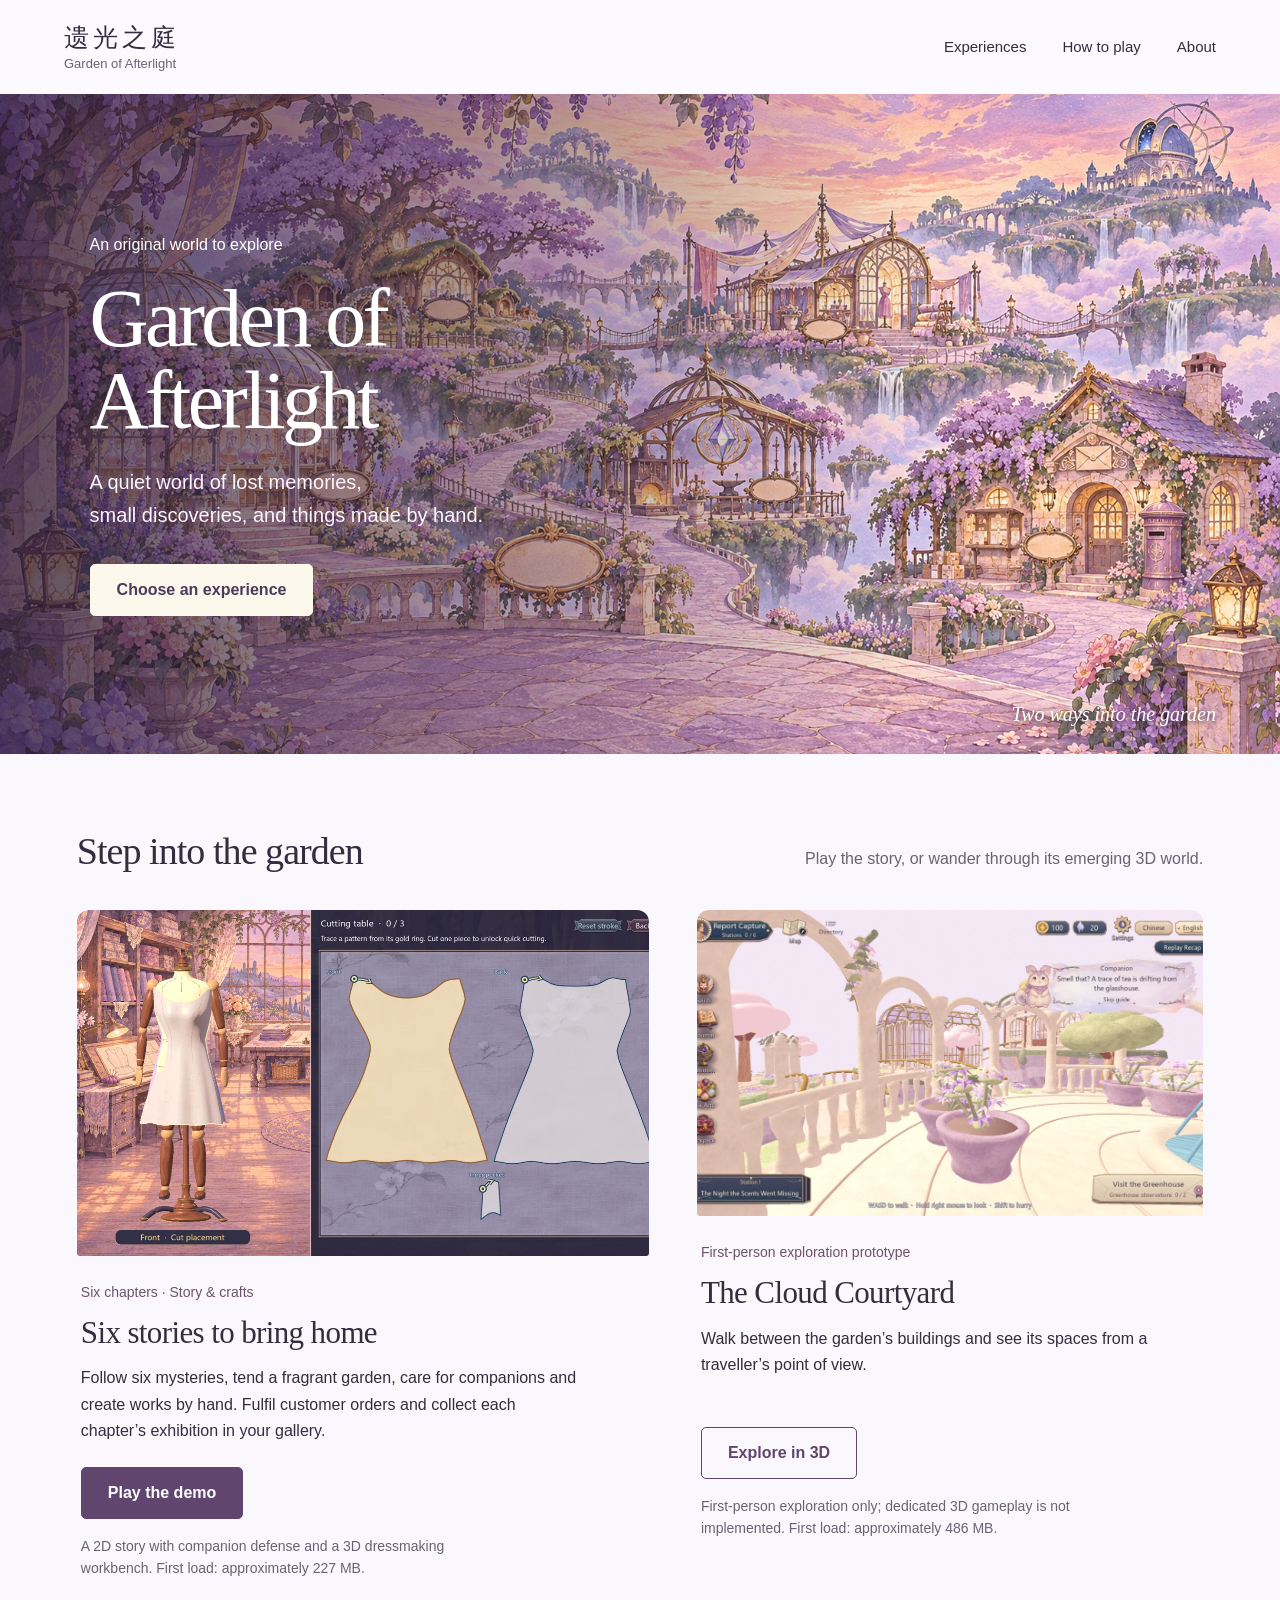
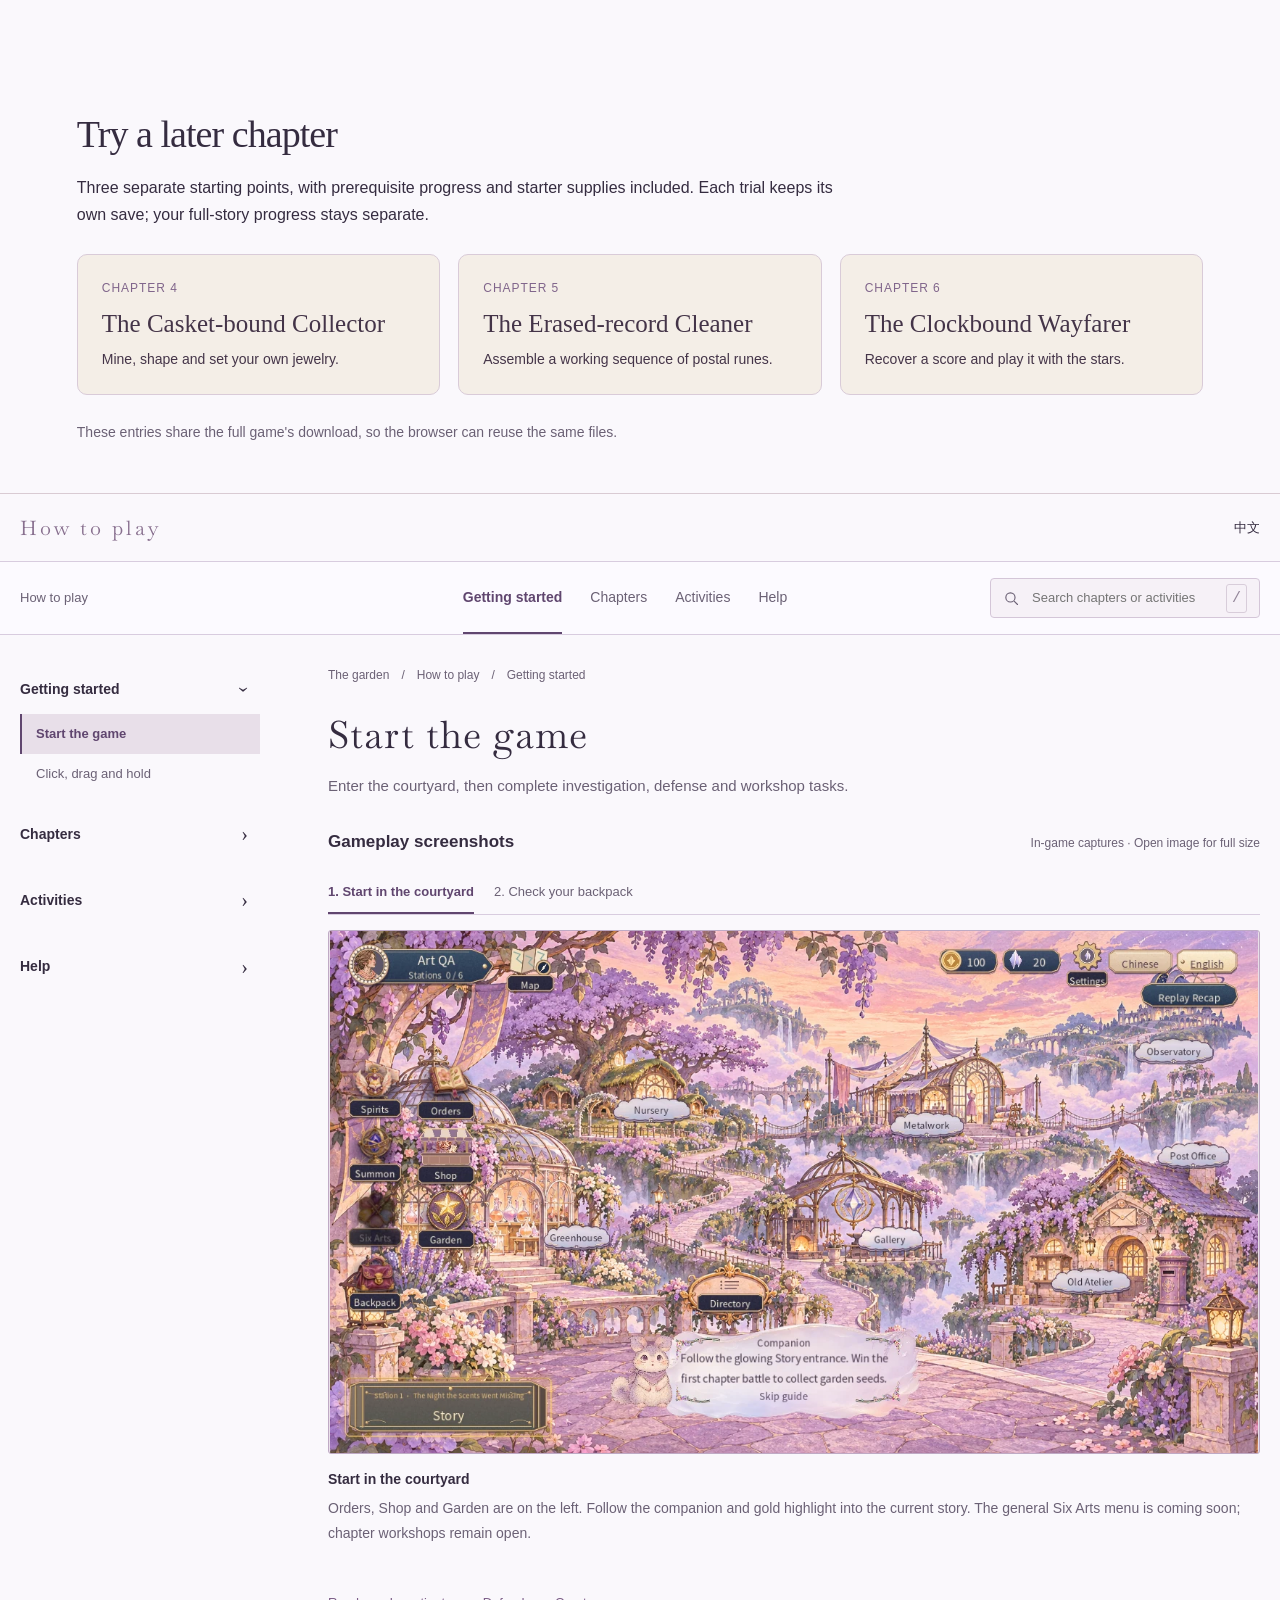
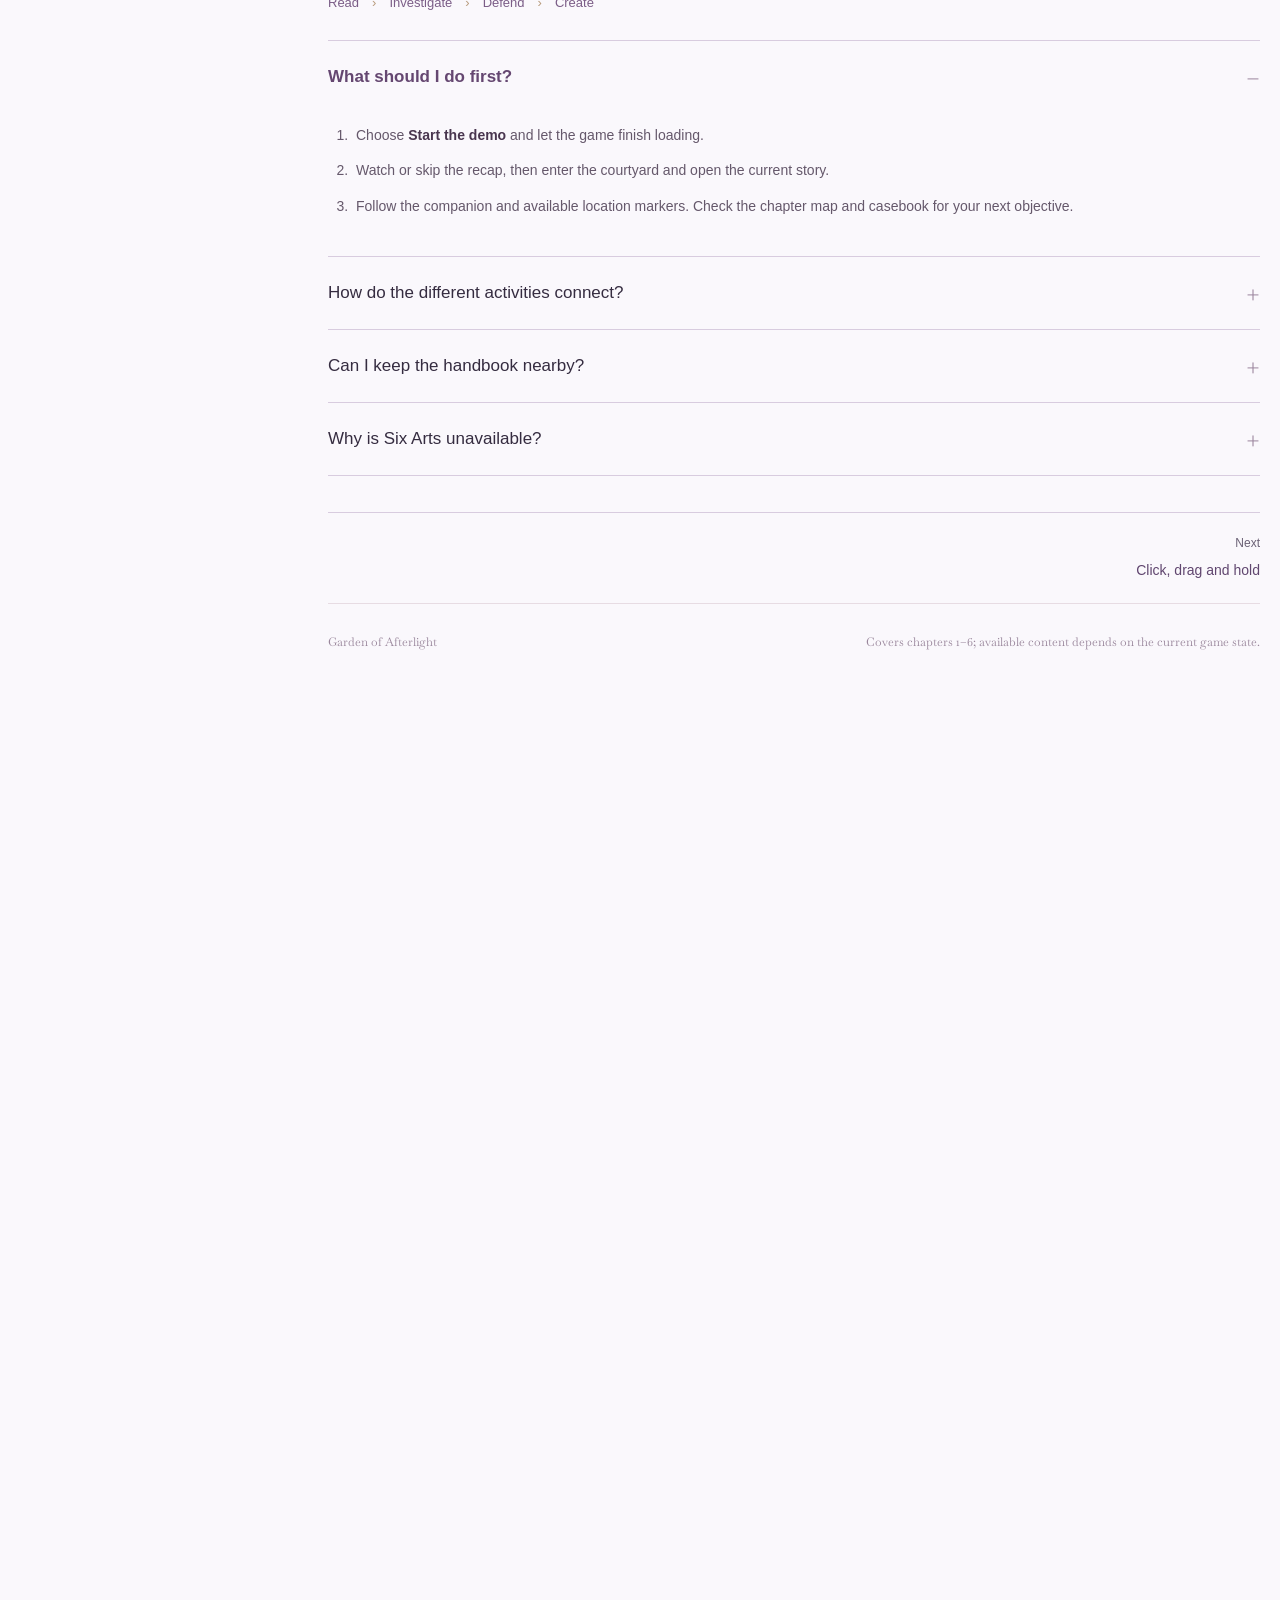
==== commit 9e468c87: "Publish six story chapters, independent trials and refreshed chapter guide" ====
--- a/site/index.html
+++ b/site/index.html
@@ -1,22 +1,23 @@
-<!doctype html>
-<html lang="en">
-<head>
-  <meta charset="utf-8"><meta name="viewport" content="width=device-width,initial-scale=1">
-  <title>Garden of Afterlight</title>
-  <meta name="description" content="Explore Garden of Afterlight: a story and dressmaking demo, and a separate first-person 3D exploration prototype.">
-  <link rel="stylesheet" href="assets/site.css">
-  <link rel="icon" href="assets/garden.svg" type="image/svg+xml">
-</head>
-<body>
-<header class="site-header"><a class="wordmark" href="./"><span lang="zh">遗光之庭</span><span>Garden of Afterlight</span></a><nav aria-label="Main navigation"><a href="#experiences">Experiences</a><a href="#controls">How to play</a><a href="#about">About</a></nav></header>
-<main>
-  <section class="hero" aria-labelledby="title"><img src="assets/courtyard.webp" alt="A painted garden of floating islands, lavender flowers and sunlit glasshouses" fetchpriority="high"><div class="hero-shade"></div><div class="hero-copy"><p class="byline">An original world to explore</p><h1 id="title">Garden of<br>Afterlight</h1><p class="intro">A quiet world of lost memories,<br>small discoveries, and things made by hand.</p><a class="button light" href="#experiences">Choose an experience</a></div><span class="hero-caption">Two ways into the garden</span></section>
-  <section class="experiences wrap" id="experiences" aria-labelledby="experiences-title"><div class="section-intro"><h2 id="experiences-title">Step into the garden</h2><p>Play the story, or wander through its emerging 3D world.</p></div><div class="experience-grid">
-    <article class="experience main-experience"><a class="image-link" href="demo/" tabindex="-1" aria-hidden="true"><img src="assets/atelier.webp" alt="" loading="lazy"></a><div class="experience-copy"><span class="tag">Story &amp; dressmaking demo</span><h3>The Blank Signature</h3><p>Read the traces left in an old atelier, recover materials, and bring a garment from its first pattern to your own signature.</p><a class="button" href="demo/">Play the demo</a><p class="small">A 2D story interface with a 3D dressmaking workbench. First load: approximately 184 MB.</p></div></article>
-    <article class="experience exploration"><a class="image-link" href="explore-3d/" tabindex="-1" aria-hidden="true"><img src="assets/explore-3d.webp" alt="" loading="lazy"></a><div class="experience-copy"><span class="tag">First-person exploration prototype</span><h3>The Cloud Courtyard</h3><p>Walk between the garden’s buildings and see its spaces from a traveller’s point of view.</p><a class="button secondary" href="explore-3d/">Explore in 3D</a><p class="small">First-person exploration only; dedicated 3D gameplay is not implemented. First load: approximately 486 MB.</p></div></article>
-  </div></section>
-  <section class="home-guide" id="controls" aria-label="How to play — chapters 1 to 6"><iframe id="home-guide" src="how-to-play.html?inline=1" title="How to play — chapters 1 to 6" loading="lazy"></iframe></section>
-  <section class="home-about" id="about" aria-label="About the creator and production workflow"><iframe id="home-about" src="about.html?inline=1" title="About the creator and production workflow" loading="lazy"></iframe></section>
-</main><footer class="wrap"><span>Garden of Afterlight</span><span>2026</span><a href="#title">Back to top</a></footer>
-<script src="assets/home-guide.js"></script>
-</body></html>
+<!doctype html>
+<html lang="en">
+<head>
+  <meta charset="utf-8"><meta name="viewport" content="width=device-width,initial-scale=1">
+  <title>Garden of Afterlight</title>
+  <meta name="description" content="Explore Garden of Afterlight: six illustrated story chapters and a separate first-person 3D exploration prototype.">
+  <link rel="stylesheet" href="assets/site.css">
+  <link rel="icon" href="assets/garden.svg" type="image/svg+xml">
+</head>
+<body>
+<header class="site-header"><a class="wordmark" href="./"><span lang="zh">遗光之庭</span><span>Garden of Afterlight</span></a><nav aria-label="Main navigation"><a href="#experiences">Experiences</a><a href="#controls">How to play</a><a href="#about">About</a></nav></header>
+<main>
+  <section class="hero" aria-labelledby="title"><img src="assets/courtyard.webp" alt="A painted garden of floating islands, lavender flowers and sunlit glasshouses" fetchpriority="high"><div class="hero-shade"></div><div class="hero-copy"><p class="byline">An original world to explore</p><h1 id="title">Garden of<br>Afterlight</h1><p class="intro">A quiet world of lost memories,<br>small discoveries, and things made by hand.</p><a class="button light" href="#experiences">Choose an experience</a></div><span class="hero-caption">Two ways into the garden</span></section>
+  <section class="experiences wrap" id="experiences" aria-labelledby="experiences-title"><div class="section-intro"><h2 id="experiences-title">Step into the garden</h2><p>Play the story, or wander through its emerging 3D world.</p></div><div class="experience-grid">
+    <article class="experience main-experience"><a class="image-link" href="demo/" tabindex="-1" aria-hidden="true"><img src="assets/atelier.webp" alt="" loading="lazy"></a><div class="experience-copy"><span class="tag">Six chapters · Story &amp; crafts</span><h3>Six stories to bring home</h3><p>Follow six mysteries, tend a fragrant garden, care for companions and create works by hand. Fulfil customer orders and collect each chapter’s exhibition in your gallery.</p><a class="button" href="demo/">Play the demo</a><p class="small">A 2D story with companion defense and a 3D dressmaking workbench. First load: approximately 227 MB.</p></div></article>
+    <article class="experience exploration"><a class="image-link" href="explore-3d/" tabindex="-1" aria-hidden="true"><img src="assets/explore-3d.webp" alt="" loading="lazy"></a><div class="experience-copy"><span class="tag">First-person exploration prototype</span><h3>The Cloud Courtyard</h3><p>Walk between the garden’s buildings and see its spaces from a traveller’s point of view.</p><a class="button secondary" href="explore-3d/">Explore in 3D</a><p class="small">First-person exploration only; dedicated 3D gameplay is not implemented. First load: approximately 486 MB.</p></div></article>
+  </div></section>
+  <section class="wrap chapter-trials" id="chapter-trials"><h2>Try a later chapter</h2><p>Three separate starting points, with prerequisite progress and starter supplies included. Each trial keeps its own save; your full-story progress stays separate.</p><div class="trial-grid"><a href="chapter-4/"><small>Chapter 4</small><strong>The Casket-bound Collector</strong><span>Mine, shape and set your own jewelry.</span></a><a href="chapter-5/"><small>Chapter 5</small><strong>The Erased-record Cleaner</strong><span>Assemble a working sequence of postal runes.</span></a><a href="chapter-6/"><small>Chapter 6</small><strong>The Clockbound Wayfarer</strong><span>Recover a score and play it with the stars.</span></a></div><p class="small">These entries share the full game's download, so the browser can reuse the same files.</p></section>
+  <section class="home-guide" id="controls" aria-label="How to play — chapters 1 to 6"><iframe id="home-guide" src="how-to-play.html?inline=1" title="How to play — chapters 1 to 6" loading="lazy"></iframe></section>
+  <section class="home-about" id="about" aria-label="About the creator and production workflow"><iframe id="home-about" src="about.html?inline=1" title="About the creator and production workflow" loading="lazy"></iframe></section>
+</main><footer class="wrap"><span>Garden of Afterlight</span><span>2026</span><a href="#title">Back to top</a></footer>
+<script src="assets/home-guide.js"></script>
+</body></html>
--- a/site/assets/site.css
+++ b/site/assets/site.css
@@ -2,4 +2,5 @@
 
 .home-guide,.home-about{background:#faf8fc;border-block:1px solid #d9cbd3;scroll-margin-top:0}.home-guide iframe,.home-about iframe{display:block;width:100%;height:1000px;border:0;background:#faf8fc}
 
-.home-about{border-top:0;background:#352b47}#home-about{height:1400px}@media(max-width:640px){.site-header nav{gap:12px}.site-header nav a{font-size:12px}.site-header nav a:last-child{display:block}.site-header{gap:15px}}
+.home-about{border-top:0;background:#faf8fc}#home-about{height:1400px}@media(max-width:640px){.site-header nav{gap:12px}.site-header nav a{font-size:12px}.site-header nav a:last-child{display:block}.site-header{gap:15px}}
+:root .chapter-trials{padding-top:48px;padding-bottom:50px}.chapter-trials>p{max-width:760px}.trial-grid{display:grid;grid-template-columns:repeat(3,minmax(0,1fr));gap:18px;margin:26px 0}.trial-grid>a{display:flex;flex-direction:column;gap:10px;padding:24px;background:#f4eee7;border:1px solid #d9cbd8;border-radius:10px;text-decoration:none;color:#443448}.trial-grid>a:hover{background:#eee2ef;border-color:#9675a2}.trial-grid>a:focus-visible{outline:3px solid #8c679b;outline-offset:4px}.trial-grid small{font-size:12px;text-transform:uppercase;letter-spacing:.08em;color:#80658b}.trial-grid strong{font:25px/1.2 Georgia,serif}.trial-grid span{font-size:14px;line-height:1.5}@media(max-width:720px){.trial-grid{grid-template-columns:1fr}}
